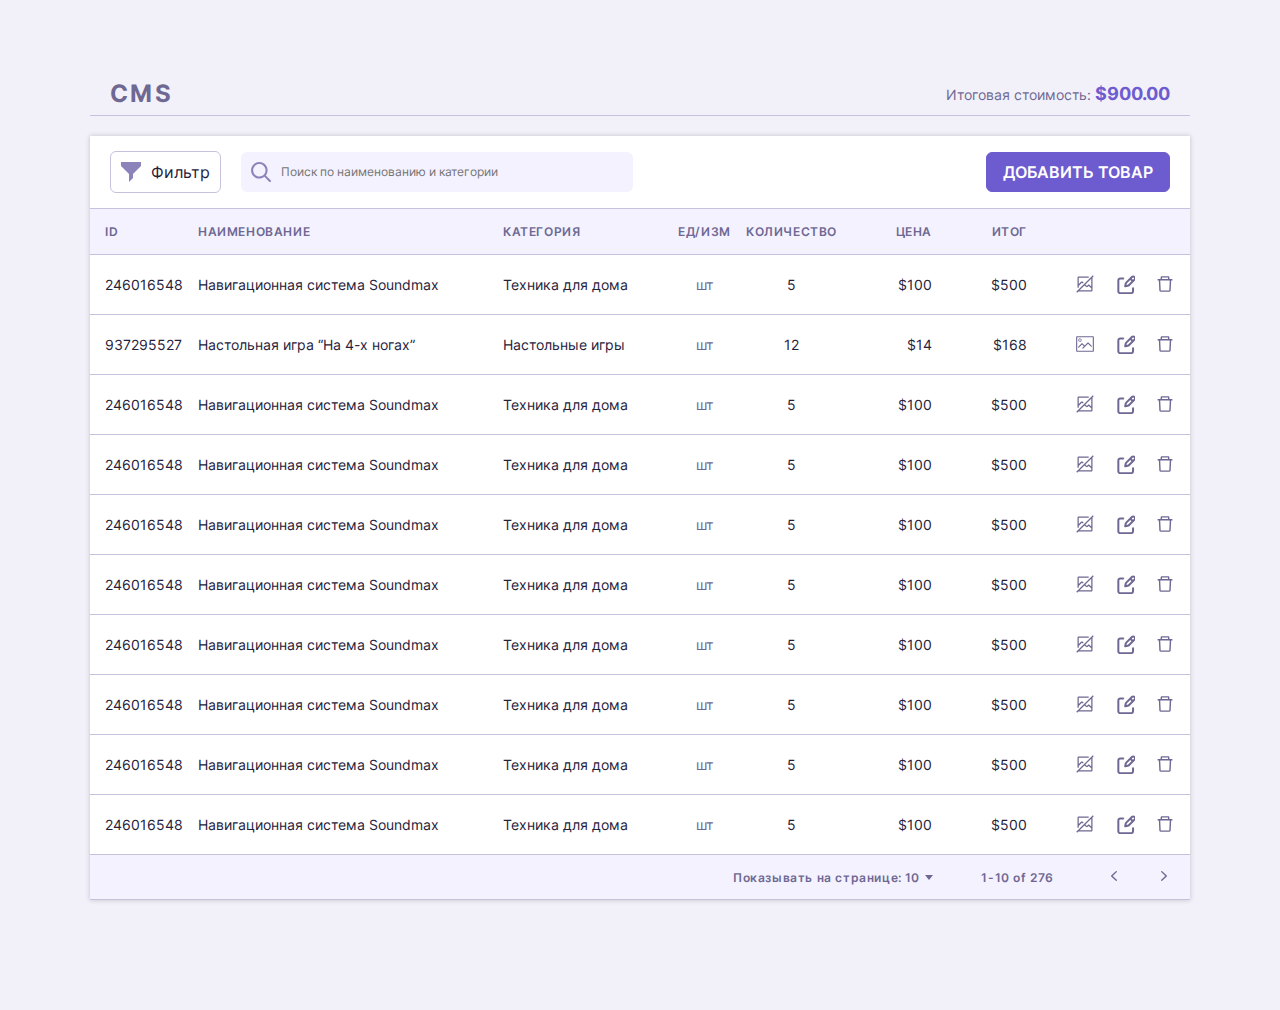
==== crm.html @ 8b795cf9 "feat: add modal error (Mon, 27 Nov 2023 16:57:47 +0700)" ====
<!DOCTYPE html>
<html lang="ru">

<head>
  <meta charset="UTF-8">
  <meta name="viewport" content="width=device-width, initial-scale=1.0">
  <link rel="preload" href="fonts/inter-v13-cyrillic-regular.woff2" as="font"
    type="font/woff2" crossorigin>
  <link rel="preload" href="fonts/inter-v13-cyrillic-600.woff2" as="font"
    type="font/woff2" crossorigin>
  <link rel="preload" href="fonts/inter-v13-cyrillic-700.woff2" as="font"
    type="font/woff2" crossorigin>
  <link rel="stylesheet" href="css/style.css">
  <script src="js/script.js" defer></script>
  <title>CMS - ShopOnline</title>
</head>

<body>
  <header class="section header">
    <div class="container">
      <div class="header__title-container">
        <h1 class="header__title section__title">CMS</h1>
        <p class="header__total-price section__total-price">
          Итоговая стоимость:
          <span class="header__total-sum section__total-sum">$900.00</span>
        </p>
      </div>
      <hr class="header__line section__line">
    </div>
  </header>

  <main class="main">

    <section class="section table">
      <div class="container">
        <div class="section__container">
          <div class="table__filter filter">
            <div class="filter__container">
              <button class="filter__btn" type="button">
                <svg class="filter__btn-icon" xmlns="http://www.w3.org/2000/svg"
                  width="20" height="20" viewBox="0 0 20 20" fill="none">
                  <path d="M12 12L20 4V0H0V4L8 12V20L12 16V12Z"
                    fill="currentColor" />
                </svg>
                <span class="filter__btn-text">Фильтр</span>
              </button>

              <form class="filter__form-search">
                <input class="filter__input-search" type="search" name="search"
                  id="search" placeholder="Поиск по наименованию и категории">
                <button class="filter__btn-search" type="submit">
                  <svg xmlns="http://www.w3.org/2000/svg" width="20" height="20"
                    viewBox="0 0 20 20" fill="none">
                    <path
                      d="M13.4097 14.8822C11.7399 16.1799 9.63851 16.7922 7.53338 16.5942C5.42824 16.3963 3.47766 15.403 2.07881 13.8166C0.679961 12.2303 -0.0619809 10.1701 0.00405863 8.05565C0.0700982 5.94118 0.939153 3.9314 2.43427 2.43552C3.92939 0.939633 5.93814 0.0701341 8.05152 0.00406071C10.1649 -0.0620127 12.224 0.680308 13.8096 2.07987C15.3951 3.47944 16.3879 5.43102 16.5857 7.53723C16.7836 9.64345 16.1717 11.7459 14.8745 13.4166L19.6936 18.2201C20.1016 18.6267 20.1022 19.2872 19.695 19.6946C19.2878 20.1021 18.6273 20.1017 18.2204 19.6939L13.4201 14.8822H13.4097ZM8.31916 14.5495C9.13773 14.5495 9.94829 14.3882 10.7045 14.0748C11.4608 13.7614 12.148 13.302 12.7268 12.7229C13.3056 12.1438 13.7647 11.4563 14.078 10.6996C14.3913 9.94298 14.5525 9.13201 14.5525 8.31302C14.5525 7.49403 14.3913 6.68306 14.078 5.92641C13.7647 5.16976 13.3056 4.48225 12.7268 3.90314C12.148 3.32402 11.4608 2.86465 10.7045 2.55123C9.94829 2.23782 9.13773 2.07651 8.31916 2.07651C6.66598 2.07651 5.08051 2.73356 3.91153 3.90314C2.74256 5.07271 2.08583 6.659 2.08583 8.31302C2.08583 9.96705 2.74256 11.5533 3.91153 12.7229C5.08051 13.8925 6.66598 14.5495 8.31916 14.5495Z"
                      fill="#8B83BA" />
                  </svg>
                </button>
              </form>

              <button class="section__btn-goods filter__btn-goods"
                type="submit">
                Добавить товар
              </button>
            </div>
          </div>

          <div class="table__container">
            <table class="table__goods">
              <thead class="table__head">
                <tr class="table__row table__row_head">
                  <th class="table__title table__title_id">ID</th>
                  <th class="table__title table__title_name">Наименование</th>
                  <th class="table__title table__title_category">Категория</th>
                  <th class="table__title table__title_units">ед/изм</th>
                  <th class="table__title table__title_count">количество</th>
                  <th class="table__title table__title_price">цена</th>
                  <th class="table__title table__title_total-sum">ИТОГ</th>
                  <th class="table__title table__title_btn"></th>
                </tr>
              </thead>

              <tbody class="table__body">
                <tr class="table__row">
                  <td class="table__ceil">246016548</td>
                  <td class="table__ceil">Навигационная система Soundmax</td>
                  <td class="table__ceil">Техника для дома</td>
                  <td class="table__ceil table__ceil_units">шт</td>
                  <td class="table__ceil table__ceil_count">5</td>
                  <td class="table__ceil table__ceil_price">$100</td>
                  <td class="table__ceil table__ceil_total-sum">$500</td>
                  <td class="table__ceil table__ceil_btn">
                    <button class="table__btn" type="button">
                      <svg xmlns="http://www.w3.org/2000/svg" width="20"
                        height="20" viewBox="0 0 20 20" fill="none">
                        <path
                          d="M18.75 2.13375L17.8663 1.25L1.25 17.8663L2.13375 18.75L3.38375 17.5H16.25C16.5814 17.4995 16.899 17.3676 17.1333 17.1333C17.3676 16.899 17.4995 16.5814 17.5 16.25V3.38375L18.75 2.13375ZM16.25 16.25H4.63375L9.50437 11.3794L10.9913 12.8663C11.2257 13.1006 11.5435 13.2322 11.875 13.2322C12.2065 13.2322 12.5243 13.1006 12.7587 12.8663L13.75 11.875L16.25 14.3731V16.25ZM16.25 12.605L14.6337 10.9888C14.3993 10.7544 14.0815 10.6228 13.75 10.6228C13.4185 10.6228 13.1007 10.7544 12.8663 10.9888L11.875 11.98L10.3894 10.4944L16.25 4.63375V12.605Z"
                          fill="#6E6893" />
                        <path
                          d="M3.75 13.75V11.875L6.875 8.75187L7.73313 9.61062L8.61812 8.72563L7.75875 7.86625C7.52434 7.63191 7.20646 7.50027 6.875 7.50027C6.54354 7.50027 6.22566 7.63191 5.99125 7.86625L3.75 10.1075V3.75H13.75V2.5H3.75C3.41858 2.50033 3.10083 2.63213 2.86648 2.86648C2.63213 3.10083 2.50033 3.41858 2.5 3.75V13.75H3.75Z"
                          fill="#6E6893" />
                      </svg>
                    </button>
                    <button class="table__btn" type="button">
                      <svg xmlns="http://www.w3.org/2000/svg" width="20"
                        height="20" viewBox="0 0 20 20" fill="none">
                        <path
                          d="M15.5629 4.86078L17.6394 6.93629L15.5629 4.86078ZM16.8982 3.03233L11.2834 8.64709C10.9933 8.9368 10.7955 9.3059 10.7148 9.70789L10.1962 12.304L12.7923 11.7844C13.1942 11.704 13.5629 11.5069 13.8531 11.2167L19.4678 5.60196C19.6366 5.43324 19.7704 5.23293 19.8617 5.01248C19.953 4.79203 20 4.55576 20 4.31714C20 4.07853 19.953 3.84225 19.8617 3.6218C19.7704 3.40136 19.6366 3.20105 19.4678 3.03233C19.2991 2.8636 19.0988 2.72976 18.8784 2.63845C18.6579 2.54714 18.4216 2.50014 18.183 2.50014C17.9444 2.50014 17.7081 2.54714 17.4877 2.63845C17.2672 2.72976 17.0669 2.8636 16.8982 3.03233V3.03233Z"
                          stroke="#6E6893" stroke-width="2"
                          stroke-linecap="round" stroke-linejoin="round" />
                        <path
                          d="M18.0394 14.2648V17.206C18.0394 17.726 17.8328 18.2248 17.4651 18.5925C17.0973 18.9602 16.5986 19.1668 16.0786 19.1668H5.29415C4.77411 19.1668 4.27537 18.9602 3.90765 18.5925C3.53993 18.2248 3.33334 17.726 3.33334 17.206V6.42157C3.33334 5.90154 3.53993 5.4028 3.90765 5.03508C4.27537 4.66735 4.77411 4.46077 5.29415 4.46077H8.23535"
                          stroke="#6E6893" stroke-width="2"
                          stroke-linecap="round" stroke-linejoin="round" />
                      </svg>
                    </button>
                    <button class="table__btn" type="button">
                      <svg xmlns="http://www.w3.org/2000/svg" width="20"
                        height="20" viewBox="0 0 20 20" fill="none">
                        <path
                          d="M7.03125 3.59375H6.875C6.96094 3.59375 7.03125 3.52344 7.03125 3.4375V3.59375H12.9688V3.4375C12.9688 3.52344 13.0391 3.59375 13.125 3.59375H12.9688V5H14.375V3.4375C14.375 2.74805 13.8145 2.1875 13.125 2.1875H6.875C6.18555 2.1875 5.625 2.74805 5.625 3.4375V5H7.03125V3.59375ZM16.875 5H3.125C2.7793 5 2.5 5.2793 2.5 5.625V6.25C2.5 6.33594 2.57031 6.40625 2.65625 6.40625H3.83594L4.31836 16.6211C4.34961 17.2871 4.90039 17.8125 5.56641 17.8125H14.4336C15.1016 17.8125 15.6504 17.2891 15.6816 16.6211L16.1641 6.40625H17.3438C17.4297 6.40625 17.5 6.33594 17.5 6.25V5.625C17.5 5.2793 17.2207 5 16.875 5ZM14.2832 16.4062H5.7168L5.24414 6.40625H14.7559L14.2832 16.4062Z"
                          fill="#6E6893" />
                      </svg>
                    </button>
                  </td>
                </tr>
                <tr class="table__row">
                  <td class="table__ceil">937295527</td>
                  <td class="table__ceil">Настольная игра “На 4-х ногах”</td>
                  <td class="table__ceil">Настольные игры</td>
                  <td class="table__ceil table__ceil_units">шт</td>
                  <td class="table__ceil table__ceil_count">12</td>
                  <td class="table__ceil table__ceil_price">$14</td>
                  <td class="table__ceil table__ceil_total-sum">$168</td>
                  <td class="table__ceil table__ceil_btn">
                    <button class="table__btn" type="button">
                      <svg xmlns="http://www.w3.org/2000/svg" width="20"
                        height="20" viewBox="0 0 20 20" fill="none">
                        <path
                          d="M17.7778 2.22223H2.22223C1.92754 2.22223 1.64493 2.33929 1.43655 2.54767C1.22818 2.75604 1.11111 3.03866 1.11111 3.33334V16.6667C1.11111 16.9614 1.22818 17.244 1.43655 17.4523C1.64493 17.6607 1.92754 17.7778 2.22223 17.7778H17.7778C18.0725 17.7778 18.3551 17.6607 18.5635 17.4523C18.7718 17.244 18.8889 16.9614 18.8889 16.6667V3.33334C18.8889 3.03866 18.7718 2.75604 18.5635 2.54767C18.3551 2.33929 18.0725 2.22223 17.7778 2.22223ZM2.22223 16.6667V3.33334H17.7778V16.6667H2.22223Z"
                          fill="#6E6893" />
                        <path
                          d="M4.95555 7.77778C5.28518 7.77778 5.60741 7.68003 5.8815 7.49689C6.15558 7.31376 6.3692 7.05346 6.49535 6.74892C6.62149 6.44437 6.6545 6.10926 6.59019 5.78596C6.52588 5.46266 6.36715 5.16569 6.13406 4.9326C5.90097 4.69951 5.604 4.54078 5.2807 4.47647C4.9574 4.41216 4.62228 4.44516 4.31774 4.57131C4.0132 4.69746 3.7529 4.91108 3.56976 5.18516C3.38663 5.45924 3.28888 5.78147 3.28888 6.11111C3.28888 6.55314 3.46447 6.97706 3.77703 7.28962C4.0896 7.60218 4.51352 7.77778 4.95555 7.77778ZM4.95555 5.22222C5.13158 5.22112 5.30399 5.27232 5.45089 5.36932C5.5978 5.46632 5.71259 5.60476 5.78072 5.76708C5.84885 5.9294 5.86725 6.1083 5.83358 6.28109C5.79992 6.45389 5.7157 6.61279 5.59161 6.73766C5.46752 6.86253 5.30915 6.94774 5.13657 6.98249C4.96399 7.01724 4.78498 6.99997 4.62223 6.93285C4.45949 6.86574 4.32033 6.75182 4.22241 6.60552C4.12449 6.45923 4.07222 6.28715 4.07221 6.11111C4.07367 5.87729 4.1672 5.65345 4.33255 5.48811C4.49789 5.32277 4.72172 5.22923 4.95555 5.22778V5.22222Z"
                          fill="#6E6893" />
                        <path
                          d="M12.6555 8.53889L9.65555 11.5389L7.43332 9.31666C7.32923 9.21319 7.18843 9.15511 7.04166 9.15511C6.89489 9.15511 6.75408 9.21319 6.64999 9.31666L3.28888 12.7222V14.2944L7.0611 10.5222L8.88888 12.3222L6.80555 14.4056H8.33332L13.0278 9.71111L16.6667 13.3333V11.7667L13.4389 8.53889C13.3348 8.43541 13.194 8.37733 13.0472 8.37733C12.9004 8.37733 12.7596 8.43541 12.6555 8.53889Z"
                          fill="#6E6893" />
                      </svg>
                    </button>
                    <button class="table__btn" type="button">
                      <svg xmlns="http://www.w3.org/2000/svg" width="20"
                        height="20" viewBox="0 0 20 20" fill="none">
                        <path
                          d="M15.5629 4.86078L17.6394 6.93629L15.5629 4.86078ZM16.8982 3.03233L11.2834 8.64709C10.9933 8.9368 10.7955 9.3059 10.7148 9.70789L10.1962 12.304L12.7923 11.7844C13.1942 11.704 13.5629 11.5069 13.8531 11.2167L19.4678 5.60196C19.6366 5.43324 19.7704 5.23293 19.8617 5.01248C19.953 4.79203 20 4.55576 20 4.31714C20 4.07853 19.953 3.84225 19.8617 3.6218C19.7704 3.40136 19.6366 3.20105 19.4678 3.03233C19.2991 2.8636 19.0988 2.72976 18.8784 2.63845C18.6579 2.54714 18.4216 2.50014 18.183 2.50014C17.9444 2.50014 17.7081 2.54714 17.4877 2.63845C17.2672 2.72976 17.0669 2.8636 16.8982 3.03233V3.03233Z"
                          stroke="#6E6893" stroke-width="2"
                          stroke-linecap="round" stroke-linejoin="round" />
                        <path
                          d="M18.0394 14.2648V17.206C18.0394 17.726 17.8328 18.2248 17.4651 18.5925C17.0973 18.9602 16.5986 19.1668 16.0786 19.1668H5.29415C4.77411 19.1668 4.27537 18.9602 3.90765 18.5925C3.53993 18.2248 3.33334 17.726 3.33334 17.206V6.42157C3.33334 5.90154 3.53993 5.4028 3.90765 5.03508C4.27537 4.66735 4.77411 4.46077 5.29415 4.46077H8.23535"
                          stroke="#6E6893" stroke-width="2"
                          stroke-linecap="round" stroke-linejoin="round" />
                      </svg>
                    </button>
                    <button class="table__btn" type="button">
                      <svg xmlns="http://www.w3.org/2000/svg" width="20"
                        height="20" viewBox="0 0 20 20" fill="none">
                        <path
                          d="M7.03125 3.59375H6.875C6.96094 3.59375 7.03125 3.52344 7.03125 3.4375V3.59375H12.9688V3.4375C12.9688 3.52344 13.0391 3.59375 13.125 3.59375H12.9688V5H14.375V3.4375C14.375 2.74805 13.8145 2.1875 13.125 2.1875H6.875C6.18555 2.1875 5.625 2.74805 5.625 3.4375V5H7.03125V3.59375ZM16.875 5H3.125C2.7793 5 2.5 5.2793 2.5 5.625V6.25C2.5 6.33594 2.57031 6.40625 2.65625 6.40625H3.83594L4.31836 16.6211C4.34961 17.2871 4.90039 17.8125 5.56641 17.8125H14.4336C15.1016 17.8125 15.6504 17.2891 15.6816 16.6211L16.1641 6.40625H17.3438C17.4297 6.40625 17.5 6.33594 17.5 6.25V5.625C17.5 5.2793 17.2207 5 16.875 5ZM14.2832 16.4062H5.7168L5.24414 6.40625H14.7559L14.2832 16.4062Z"
                          fill="#6E6893" />
                      </svg>
                    </button>
                  </td>
                </tr>
                <tr class="table__row">
                  <td class="table__ceil">246016548</td>
                  <td class="table__ceil">Навигационная система Soundmax</td>
                  <td class="table__ceil">Техника для дома</td>
                  <td class="table__ceil table__ceil_units">шт</td>
                  <td class="table__ceil table__ceil_count">5</td>
                  <td class="table__ceil table__ceil_price">$100</td>
                  <td class="table__ceil table__ceil_total-sum">$500</td>
                  <td class="table__ceil table__ceil_btn">
                    <button class="table__btn" type="button">
                      <svg xmlns="http://www.w3.org/2000/svg" width="20"
                        height="20" viewBox="0 0 20 20" fill="none">
                        <path
                          d="M18.75 2.13375L17.8663 1.25L1.25 17.8663L2.13375 18.75L3.38375 17.5H16.25C16.5814 17.4995 16.899 17.3676 17.1333 17.1333C17.3676 16.899 17.4995 16.5814 17.5 16.25V3.38375L18.75 2.13375ZM16.25 16.25H4.63375L9.50437 11.3794L10.9913 12.8663C11.2257 13.1006 11.5435 13.2322 11.875 13.2322C12.2065 13.2322 12.5243 13.1006 12.7587 12.8663L13.75 11.875L16.25 14.3731V16.25ZM16.25 12.605L14.6337 10.9888C14.3993 10.7544 14.0815 10.6228 13.75 10.6228C13.4185 10.6228 13.1007 10.7544 12.8663 10.9888L11.875 11.98L10.3894 10.4944L16.25 4.63375V12.605Z"
                          fill="#6E6893" />
                        <path
                          d="M3.75 13.75V11.875L6.875 8.75187L7.73313 9.61062L8.61812 8.72563L7.75875 7.86625C7.52434 7.63191 7.20646 7.50027 6.875 7.50027C6.54354 7.50027 6.22566 7.63191 5.99125 7.86625L3.75 10.1075V3.75H13.75V2.5H3.75C3.41858 2.50033 3.10083 2.63213 2.86648 2.86648C2.63213 3.10083 2.50033 3.41858 2.5 3.75V13.75H3.75Z"
                          fill="#6E6893" />
                      </svg>
                    </button>
                    <button class="table__btn" type="button">
                      <svg xmlns="http://www.w3.org/2000/svg" width="20"
                        height="20" viewBox="0 0 20 20" fill="none">
                        <path
                          d="M15.5629 4.86078L17.6394 6.93629L15.5629 4.86078ZM16.8982 3.03233L11.2834 8.64709C10.9933 8.9368 10.7955 9.3059 10.7148 9.70789L10.1962 12.304L12.7923 11.7844C13.1942 11.704 13.5629 11.5069 13.8531 11.2167L19.4678 5.60196C19.6366 5.43324 19.7704 5.23293 19.8617 5.01248C19.953 4.79203 20 4.55576 20 4.31714C20 4.07853 19.953 3.84225 19.8617 3.6218C19.7704 3.40136 19.6366 3.20105 19.4678 3.03233C19.2991 2.8636 19.0988 2.72976 18.8784 2.63845C18.6579 2.54714 18.4216 2.50014 18.183 2.50014C17.9444 2.50014 17.7081 2.54714 17.4877 2.63845C17.2672 2.72976 17.0669 2.8636 16.8982 3.03233V3.03233Z"
                          stroke="#6E6893" stroke-width="2"
                          stroke-linecap="round" stroke-linejoin="round" />
                        <path
                          d="M18.0394 14.2648V17.206C18.0394 17.726 17.8328 18.2248 17.4651 18.5925C17.0973 18.9602 16.5986 19.1668 16.0786 19.1668H5.29415C4.77411 19.1668 4.27537 18.9602 3.90765 18.5925C3.53993 18.2248 3.33334 17.726 3.33334 17.206V6.42157C3.33334 5.90154 3.53993 5.4028 3.90765 5.03508C4.27537 4.66735 4.77411 4.46077 5.29415 4.46077H8.23535"
                          stroke="#6E6893" stroke-width="2"
                          stroke-linecap="round" stroke-linejoin="round" />
                      </svg>
                    </button>
                    <button class="table__btn" type="button">
                      <svg xmlns="http://www.w3.org/2000/svg" width="20"
                        height="20" viewBox="0 0 20 20" fill="none">
                        <path
                          d="M7.03125 3.59375H6.875C6.96094 3.59375 7.03125 3.52344 7.03125 3.4375V3.59375H12.9688V3.4375C12.9688 3.52344 13.0391 3.59375 13.125 3.59375H12.9688V5H14.375V3.4375C14.375 2.74805 13.8145 2.1875 13.125 2.1875H6.875C6.18555 2.1875 5.625 2.74805 5.625 3.4375V5H7.03125V3.59375ZM16.875 5H3.125C2.7793 5 2.5 5.2793 2.5 5.625V6.25C2.5 6.33594 2.57031 6.40625 2.65625 6.40625H3.83594L4.31836 16.6211C4.34961 17.2871 4.90039 17.8125 5.56641 17.8125H14.4336C15.1016 17.8125 15.6504 17.2891 15.6816 16.6211L16.1641 6.40625H17.3438C17.4297 6.40625 17.5 6.33594 17.5 6.25V5.625C17.5 5.2793 17.2207 5 16.875 5ZM14.2832 16.4062H5.7168L5.24414 6.40625H14.7559L14.2832 16.4062Z"
                          fill="#6E6893" />
                      </svg>
                    </button>
                  </td>
                </tr>
                <tr class="table__row">
                  <td class="table__ceil">246016548</td>
                  <td class="table__ceil">Навигационная система Soundmax</td>
                  <td class="table__ceil">Техника для дома</td>
                  <td class="table__ceil table__ceil_units">шт</td>
                  <td class="table__ceil table__ceil_count">5</td>
                  <td class="table__ceil table__ceil_price">$100</td>
                  <td class="table__ceil table__ceil_total-sum">$500</td>
                  <td class="table__ceil table__ceil_btn">
                    <button class="table__btn" type="button">
                      <svg xmlns="http://www.w3.org/2000/svg" width="20"
                        height="20" viewBox="0 0 20 20" fill="none">
                        <path
                          d="M18.75 2.13375L17.8663 1.25L1.25 17.8663L2.13375 18.75L3.38375 17.5H16.25C16.5814 17.4995 16.899 17.3676 17.1333 17.1333C17.3676 16.899 17.4995 16.5814 17.5 16.25V3.38375L18.75 2.13375ZM16.25 16.25H4.63375L9.50437 11.3794L10.9913 12.8663C11.2257 13.1006 11.5435 13.2322 11.875 13.2322C12.2065 13.2322 12.5243 13.1006 12.7587 12.8663L13.75 11.875L16.25 14.3731V16.25ZM16.25 12.605L14.6337 10.9888C14.3993 10.7544 14.0815 10.6228 13.75 10.6228C13.4185 10.6228 13.1007 10.7544 12.8663 10.9888L11.875 11.98L10.3894 10.4944L16.25 4.63375V12.605Z"
                          fill="#6E6893" />
                        <path
                          d="M3.75 13.75V11.875L6.875 8.75187L7.73313 9.61062L8.61812 8.72563L7.75875 7.86625C7.52434 7.63191 7.20646 7.50027 6.875 7.50027C6.54354 7.50027 6.22566 7.63191 5.99125 7.86625L3.75 10.1075V3.75H13.75V2.5H3.75C3.41858 2.50033 3.10083 2.63213 2.86648 2.86648C2.63213 3.10083 2.50033 3.41858 2.5 3.75V13.75H3.75Z"
                          fill="#6E6893" />
                      </svg>
                    </button>
                    <button class="table__btn" type="button">
                      <svg xmlns="http://www.w3.org/2000/svg" width="20"
                        height="20" viewBox="0 0 20 20" fill="none">
                        <path
                          d="M15.5629 4.86078L17.6394 6.93629L15.5629 4.86078ZM16.8982 3.03233L11.2834 8.64709C10.9933 8.9368 10.7955 9.3059 10.7148 9.70789L10.1962 12.304L12.7923 11.7844C13.1942 11.704 13.5629 11.5069 13.8531 11.2167L19.4678 5.60196C19.6366 5.43324 19.7704 5.23293 19.8617 5.01248C19.953 4.79203 20 4.55576 20 4.31714C20 4.07853 19.953 3.84225 19.8617 3.6218C19.7704 3.40136 19.6366 3.20105 19.4678 3.03233C19.2991 2.8636 19.0988 2.72976 18.8784 2.63845C18.6579 2.54714 18.4216 2.50014 18.183 2.50014C17.9444 2.50014 17.7081 2.54714 17.4877 2.63845C17.2672 2.72976 17.0669 2.8636 16.8982 3.03233V3.03233Z"
                          stroke="#6E6893" stroke-width="2"
                          stroke-linecap="round" stroke-linejoin="round" />
                        <path
                          d="M18.0394 14.2648V17.206C18.0394 17.726 17.8328 18.2248 17.4651 18.5925C17.0973 18.9602 16.5986 19.1668 16.0786 19.1668H5.29415C4.77411 19.1668 4.27537 18.9602 3.90765 18.5925C3.53993 18.2248 3.33334 17.726 3.33334 17.206V6.42157C3.33334 5.90154 3.53993 5.4028 3.90765 5.03508C4.27537 4.66735 4.77411 4.46077 5.29415 4.46077H8.23535"
                          stroke="#6E6893" stroke-width="2"
                          stroke-linecap="round" stroke-linejoin="round" />
                      </svg>
                    </button>
                    <button class="table__btn" type="button">
                      <svg xmlns="http://www.w3.org/2000/svg" width="20"
                        height="20" viewBox="0 0 20 20" fill="none">
                        <path
                          d="M7.03125 3.59375H6.875C6.96094 3.59375 7.03125 3.52344 7.03125 3.4375V3.59375H12.9688V3.4375C12.9688 3.52344 13.0391 3.59375 13.125 3.59375H12.9688V5H14.375V3.4375C14.375 2.74805 13.8145 2.1875 13.125 2.1875H6.875C6.18555 2.1875 5.625 2.74805 5.625 3.4375V5H7.03125V3.59375ZM16.875 5H3.125C2.7793 5 2.5 5.2793 2.5 5.625V6.25C2.5 6.33594 2.57031 6.40625 2.65625 6.40625H3.83594L4.31836 16.6211C4.34961 17.2871 4.90039 17.8125 5.56641 17.8125H14.4336C15.1016 17.8125 15.6504 17.2891 15.6816 16.6211L16.1641 6.40625H17.3438C17.4297 6.40625 17.5 6.33594 17.5 6.25V5.625C17.5 5.2793 17.2207 5 16.875 5ZM14.2832 16.4062H5.7168L5.24414 6.40625H14.7559L14.2832 16.4062Z"
                          fill="#6E6893" />
                      </svg>
                    </button>
                  </td>
                </tr>
                <tr class="table__row">
                  <td class="table__ceil">246016548</td>
                  <td class="table__ceil">Навигационная система Soundmax</td>
                  <td class="table__ceil">Техника для дома</td>
                  <td class="table__ceil table__ceil_units">шт</td>
                  <td class="table__ceil table__ceil_count">5</td>
                  <td class="table__ceil table__ceil_price">$100</td>
                  <td class="table__ceil table__ceil_total-sum">$500</td>
                  <td class="table__ceil table__ceil_btn">
                    <button class="table__btn" type="button">
                      <svg xmlns="http://www.w3.org/2000/svg" width="20"
                        height="20" viewBox="0 0 20 20" fill="none">
                        <path
                          d="M18.75 2.13375L17.8663 1.25L1.25 17.8663L2.13375 18.75L3.38375 17.5H16.25C16.5814 17.4995 16.899 17.3676 17.1333 17.1333C17.3676 16.899 17.4995 16.5814 17.5 16.25V3.38375L18.75 2.13375ZM16.25 16.25H4.63375L9.50437 11.3794L10.9913 12.8663C11.2257 13.1006 11.5435 13.2322 11.875 13.2322C12.2065 13.2322 12.5243 13.1006 12.7587 12.8663L13.75 11.875L16.25 14.3731V16.25ZM16.25 12.605L14.6337 10.9888C14.3993 10.7544 14.0815 10.6228 13.75 10.6228C13.4185 10.6228 13.1007 10.7544 12.8663 10.9888L11.875 11.98L10.3894 10.4944L16.25 4.63375V12.605Z"
                          fill="#6E6893" />
                        <path
                          d="M3.75 13.75V11.875L6.875 8.75187L7.73313 9.61062L8.61812 8.72563L7.75875 7.86625C7.52434 7.63191 7.20646 7.50027 6.875 7.50027C6.54354 7.50027 6.22566 7.63191 5.99125 7.86625L3.75 10.1075V3.75H13.75V2.5H3.75C3.41858 2.50033 3.10083 2.63213 2.86648 2.86648C2.63213 3.10083 2.50033 3.41858 2.5 3.75V13.75H3.75Z"
                          fill="#6E6893" />
                      </svg>
                    </button>
                    <button class="table__btn" type="button">
                      <svg xmlns="http://www.w3.org/2000/svg" width="20"
                        height="20" viewBox="0 0 20 20" fill="none">
                        <path
                          d="M15.5629 4.86078L17.6394 6.93629L15.5629 4.86078ZM16.8982 3.03233L11.2834 8.64709C10.9933 8.9368 10.7955 9.3059 10.7148 9.70789L10.1962 12.304L12.7923 11.7844C13.1942 11.704 13.5629 11.5069 13.8531 11.2167L19.4678 5.60196C19.6366 5.43324 19.7704 5.23293 19.8617 5.01248C19.953 4.79203 20 4.55576 20 4.31714C20 4.07853 19.953 3.84225 19.8617 3.6218C19.7704 3.40136 19.6366 3.20105 19.4678 3.03233C19.2991 2.8636 19.0988 2.72976 18.8784 2.63845C18.6579 2.54714 18.4216 2.50014 18.183 2.50014C17.9444 2.50014 17.7081 2.54714 17.4877 2.63845C17.2672 2.72976 17.0669 2.8636 16.8982 3.03233V3.03233Z"
                          stroke="#6E6893" stroke-width="2"
                          stroke-linecap="round" stroke-linejoin="round" />
                        <path
                          d="M18.0394 14.2648V17.206C18.0394 17.726 17.8328 18.2248 17.4651 18.5925C17.0973 18.9602 16.5986 19.1668 16.0786 19.1668H5.29415C4.77411 19.1668 4.27537 18.9602 3.90765 18.5925C3.53993 18.2248 3.33334 17.726 3.33334 17.206V6.42157C3.33334 5.90154 3.53993 5.4028 3.90765 5.03508C4.27537 4.66735 4.77411 4.46077 5.29415 4.46077H8.23535"
                          stroke="#6E6893" stroke-width="2"
                          stroke-linecap="round" stroke-linejoin="round" />
                      </svg>
                    </button>
                    <button class="table__btn" type="button">
                      <svg xmlns="http://www.w3.org/2000/svg" width="20"
                        height="20" viewBox="0 0 20 20" fill="none">
                        <path
                          d="M7.03125 3.59375H6.875C6.96094 3.59375 7.03125 3.52344 7.03125 3.4375V3.59375H12.9688V3.4375C12.9688 3.52344 13.0391 3.59375 13.125 3.59375H12.9688V5H14.375V3.4375C14.375 2.74805 13.8145 2.1875 13.125 2.1875H6.875C6.18555 2.1875 5.625 2.74805 5.625 3.4375V5H7.03125V3.59375ZM16.875 5H3.125C2.7793 5 2.5 5.2793 2.5 5.625V6.25C2.5 6.33594 2.57031 6.40625 2.65625 6.40625H3.83594L4.31836 16.6211C4.34961 17.2871 4.90039 17.8125 5.56641 17.8125H14.4336C15.1016 17.8125 15.6504 17.2891 15.6816 16.6211L16.1641 6.40625H17.3438C17.4297 6.40625 17.5 6.33594 17.5 6.25V5.625C17.5 5.2793 17.2207 5 16.875 5ZM14.2832 16.4062H5.7168L5.24414 6.40625H14.7559L14.2832 16.4062Z"
                          fill="#6E6893" />
                      </svg>
                    </button>
                  </td>
                </tr>
                <tr class="table__row">
                  <td class="table__ceil">246016548</td>
                  <td class="table__ceil">Навигационная система Soundmax</td>
                  <td class="table__ceil">Техника для дома</td>
                  <td class="table__ceil table__ceil_units">шт</td>
                  <td class="table__ceil table__ceil_count">5</td>
                  <td class="table__ceil table__ceil_price">$100</td>
                  <td class="table__ceil table__ceil_total-sum">$500</td>
                  <td class="table__ceil table__ceil_btn">
                    <button class="table__btn" type="button">
                      <svg xmlns="http://www.w3.org/2000/svg" width="20"
                        height="20" viewBox="0 0 20 20" fill="none">
                        <path
                          d="M18.75 2.13375L17.8663 1.25L1.25 17.8663L2.13375 18.75L3.38375 17.5H16.25C16.5814 17.4995 16.899 17.3676 17.1333 17.1333C17.3676 16.899 17.4995 16.5814 17.5 16.25V3.38375L18.75 2.13375ZM16.25 16.25H4.63375L9.50437 11.3794L10.9913 12.8663C11.2257 13.1006 11.5435 13.2322 11.875 13.2322C12.2065 13.2322 12.5243 13.1006 12.7587 12.8663L13.75 11.875L16.25 14.3731V16.25ZM16.25 12.605L14.6337 10.9888C14.3993 10.7544 14.0815 10.6228 13.75 10.6228C13.4185 10.6228 13.1007 10.7544 12.8663 10.9888L11.875 11.98L10.3894 10.4944L16.25 4.63375V12.605Z"
                          fill="#6E6893" />
                        <path
                          d="M3.75 13.75V11.875L6.875 8.75187L7.73313 9.61062L8.61812 8.72563L7.75875 7.86625C7.52434 7.63191 7.20646 7.50027 6.875 7.50027C6.54354 7.50027 6.22566 7.63191 5.99125 7.86625L3.75 10.1075V3.75H13.75V2.5H3.75C3.41858 2.50033 3.10083 2.63213 2.86648 2.86648C2.63213 3.10083 2.50033 3.41858 2.5 3.75V13.75H3.75Z"
                          fill="#6E6893" />
                      </svg>
                    </button>
                    <button class="table__btn" type="button">
                      <svg xmlns="http://www.w3.org/2000/svg" width="20"
                        height="20" viewBox="0 0 20 20" fill="none">
                        <path
                          d="M15.5629 4.86078L17.6394 6.93629L15.5629 4.86078ZM16.8982 3.03233L11.2834 8.64709C10.9933 8.9368 10.7955 9.3059 10.7148 9.70789L10.1962 12.304L12.7923 11.7844C13.1942 11.704 13.5629 11.5069 13.8531 11.2167L19.4678 5.60196C19.6366 5.43324 19.7704 5.23293 19.8617 5.01248C19.953 4.79203 20 4.55576 20 4.31714C20 4.07853 19.953 3.84225 19.8617 3.6218C19.7704 3.40136 19.6366 3.20105 19.4678 3.03233C19.2991 2.8636 19.0988 2.72976 18.8784 2.63845C18.6579 2.54714 18.4216 2.50014 18.183 2.50014C17.9444 2.50014 17.7081 2.54714 17.4877 2.63845C17.2672 2.72976 17.0669 2.8636 16.8982 3.03233V3.03233Z"
                          stroke="#6E6893" stroke-width="2"
                          stroke-linecap="round" stroke-linejoin="round" />
                        <path
                          d="M18.0394 14.2648V17.206C18.0394 17.726 17.8328 18.2248 17.4651 18.5925C17.0973 18.9602 16.5986 19.1668 16.0786 19.1668H5.29415C4.77411 19.1668 4.27537 18.9602 3.90765 18.5925C3.53993 18.2248 3.33334 17.726 3.33334 17.206V6.42157C3.33334 5.90154 3.53993 5.4028 3.90765 5.03508C4.27537 4.66735 4.77411 4.46077 5.29415 4.46077H8.23535"
                          stroke="#6E6893" stroke-width="2"
                          stroke-linecap="round" stroke-linejoin="round" />
                      </svg>
                    </button>
                    <button class="table__btn" type="button">
                      <svg xmlns="http://www.w3.org/2000/svg" width="20"
                        height="20" viewBox="0 0 20 20" fill="none">
                        <path
                          d="M7.03125 3.59375H6.875C6.96094 3.59375 7.03125 3.52344 7.03125 3.4375V3.59375H12.9688V3.4375C12.9688 3.52344 13.0391 3.59375 13.125 3.59375H12.9688V5H14.375V3.4375C14.375 2.74805 13.8145 2.1875 13.125 2.1875H6.875C6.18555 2.1875 5.625 2.74805 5.625 3.4375V5H7.03125V3.59375ZM16.875 5H3.125C2.7793 5 2.5 5.2793 2.5 5.625V6.25C2.5 6.33594 2.57031 6.40625 2.65625 6.40625H3.83594L4.31836 16.6211C4.34961 17.2871 4.90039 17.8125 5.56641 17.8125H14.4336C15.1016 17.8125 15.6504 17.2891 15.6816 16.6211L16.1641 6.40625H17.3438C17.4297 6.40625 17.5 6.33594 17.5 6.25V5.625C17.5 5.2793 17.2207 5 16.875 5ZM14.2832 16.4062H5.7168L5.24414 6.40625H14.7559L14.2832 16.4062Z"
                          fill="#6E6893" />
                      </svg>
                    </button>
                  </td>
                </tr>
                <tr class="table__row">
                  <td class="table__ceil">246016548</td>
                  <td class="table__ceil">Навигационная система Soundmax</td>
                  <td class="table__ceil">Техника для дома</td>
                  <td class="table__ceil table__ceil_units">шт</td>
                  <td class="table__ceil table__ceil_count">5</td>
                  <td class="table__ceil table__ceil_price">$100</td>
                  <td class="table__ceil table__ceil_total-sum">$500</td>
                  <td class="table__ceil table__ceil_btn">
                    <button class="table__btn" type="button">
                      <svg xmlns="http://www.w3.org/2000/svg" width="20"
                        height="20" viewBox="0 0 20 20" fill="none">
                        <path
                          d="M18.75 2.13375L17.8663 1.25L1.25 17.8663L2.13375 18.75L3.38375 17.5H16.25C16.5814 17.4995 16.899 17.3676 17.1333 17.1333C17.3676 16.899 17.4995 16.5814 17.5 16.25V3.38375L18.75 2.13375ZM16.25 16.25H4.63375L9.50437 11.3794L10.9913 12.8663C11.2257 13.1006 11.5435 13.2322 11.875 13.2322C12.2065 13.2322 12.5243 13.1006 12.7587 12.8663L13.75 11.875L16.25 14.3731V16.25ZM16.25 12.605L14.6337 10.9888C14.3993 10.7544 14.0815 10.6228 13.75 10.6228C13.4185 10.6228 13.1007 10.7544 12.8663 10.9888L11.875 11.98L10.3894 10.4944L16.25 4.63375V12.605Z"
                          fill="#6E6893" />
                        <path
                          d="M3.75 13.75V11.875L6.875 8.75187L7.73313 9.61062L8.61812 8.72563L7.75875 7.86625C7.52434 7.63191 7.20646 7.50027 6.875 7.50027C6.54354 7.50027 6.22566 7.63191 5.99125 7.86625L3.75 10.1075V3.75H13.75V2.5H3.75C3.41858 2.50033 3.10083 2.63213 2.86648 2.86648C2.63213 3.10083 2.50033 3.41858 2.5 3.75V13.75H3.75Z"
                          fill="#6E6893" />
                      </svg>
                    </button>
                    <button class="table__btn" type="button">
                      <svg xmlns="http://www.w3.org/2000/svg" width="20"
                        height="20" viewBox="0 0 20 20" fill="none">
                        <path
                          d="M15.5629 4.86078L17.6394 6.93629L15.5629 4.86078ZM16.8982 3.03233L11.2834 8.64709C10.9933 8.9368 10.7955 9.3059 10.7148 9.70789L10.1962 12.304L12.7923 11.7844C13.1942 11.704 13.5629 11.5069 13.8531 11.2167L19.4678 5.60196C19.6366 5.43324 19.7704 5.23293 19.8617 5.01248C19.953 4.79203 20 4.55576 20 4.31714C20 4.07853 19.953 3.84225 19.8617 3.6218C19.7704 3.40136 19.6366 3.20105 19.4678 3.03233C19.2991 2.8636 19.0988 2.72976 18.8784 2.63845C18.6579 2.54714 18.4216 2.50014 18.183 2.50014C17.9444 2.50014 17.7081 2.54714 17.4877 2.63845C17.2672 2.72976 17.0669 2.8636 16.8982 3.03233V3.03233Z"
                          stroke="#6E6893" stroke-width="2"
                          stroke-linecap="round" stroke-linejoin="round" />
                        <path
                          d="M18.0394 14.2648V17.206C18.0394 17.726 17.8328 18.2248 17.4651 18.5925C17.0973 18.9602 16.5986 19.1668 16.0786 19.1668H5.29415C4.77411 19.1668 4.27537 18.9602 3.90765 18.5925C3.53993 18.2248 3.33334 17.726 3.33334 17.206V6.42157C3.33334 5.90154 3.53993 5.4028 3.90765 5.03508C4.27537 4.66735 4.77411 4.46077 5.29415 4.46077H8.23535"
                          stroke="#6E6893" stroke-width="2"
                          stroke-linecap="round" stroke-linejoin="round" />
                      </svg>
                    </button>
                    <button class="table__btn" type="button">
                      <svg xmlns="http://www.w3.org/2000/svg" width="20"
                        height="20" viewBox="0 0 20 20" fill="none">
                        <path
                          d="M7.03125 3.59375H6.875C6.96094 3.59375 7.03125 3.52344 7.03125 3.4375V3.59375H12.9688V3.4375C12.9688 3.52344 13.0391 3.59375 13.125 3.59375H12.9688V5H14.375V3.4375C14.375 2.74805 13.8145 2.1875 13.125 2.1875H6.875C6.18555 2.1875 5.625 2.74805 5.625 3.4375V5H7.03125V3.59375ZM16.875 5H3.125C2.7793 5 2.5 5.2793 2.5 5.625V6.25C2.5 6.33594 2.57031 6.40625 2.65625 6.40625H3.83594L4.31836 16.6211C4.34961 17.2871 4.90039 17.8125 5.56641 17.8125H14.4336C15.1016 17.8125 15.6504 17.2891 15.6816 16.6211L16.1641 6.40625H17.3438C17.4297 6.40625 17.5 6.33594 17.5 6.25V5.625C17.5 5.2793 17.2207 5 16.875 5ZM14.2832 16.4062H5.7168L5.24414 6.40625H14.7559L14.2832 16.4062Z"
                          fill="#6E6893" />
                      </svg>
                    </button>
                  </td>
                </tr>
                <tr class="table__row">
                  <td class="table__ceil">246016548</td>
                  <td class="table__ceil">Навигационная система Soundmax</td>
                  <td class="table__ceil">Техника для дома</td>
                  <td class="table__ceil table__ceil_units">шт</td>
                  <td class="table__ceil table__ceil_count">5</td>
                  <td class="table__ceil table__ceil_price">$100</td>
                  <td class="table__ceil table__ceil_total-sum">$500</td>
                  <td class="table__ceil table__ceil_btn">
                    <button class="table__btn" type="button">
                      <svg xmlns="http://www.w3.org/2000/svg" width="20"
                        height="20" viewBox="0 0 20 20" fill="none">
                        <path
                          d="M18.75 2.13375L17.8663 1.25L1.25 17.8663L2.13375 18.75L3.38375 17.5H16.25C16.5814 17.4995 16.899 17.3676 17.1333 17.1333C17.3676 16.899 17.4995 16.5814 17.5 16.25V3.38375L18.75 2.13375ZM16.25 16.25H4.63375L9.50437 11.3794L10.9913 12.8663C11.2257 13.1006 11.5435 13.2322 11.875 13.2322C12.2065 13.2322 12.5243 13.1006 12.7587 12.8663L13.75 11.875L16.25 14.3731V16.25ZM16.25 12.605L14.6337 10.9888C14.3993 10.7544 14.0815 10.6228 13.75 10.6228C13.4185 10.6228 13.1007 10.7544 12.8663 10.9888L11.875 11.98L10.3894 10.4944L16.25 4.63375V12.605Z"
                          fill="#6E6893" />
                        <path
                          d="M3.75 13.75V11.875L6.875 8.75187L7.73313 9.61062L8.61812 8.72563L7.75875 7.86625C7.52434 7.63191 7.20646 7.50027 6.875 7.50027C6.54354 7.50027 6.22566 7.63191 5.99125 7.86625L3.75 10.1075V3.75H13.75V2.5H3.75C3.41858 2.50033 3.10083 2.63213 2.86648 2.86648C2.63213 3.10083 2.50033 3.41858 2.5 3.75V13.75H3.75Z"
                          fill="#6E6893" />
                      </svg>
                    </button>
                    <button class="table__btn" type="button">
                      <svg xmlns="http://www.w3.org/2000/svg" width="20"
                        height="20" viewBox="0 0 20 20" fill="none">
                        <path
                          d="M15.5629 4.86078L17.6394 6.93629L15.5629 4.86078ZM16.8982 3.03233L11.2834 8.64709C10.9933 8.9368 10.7955 9.3059 10.7148 9.70789L10.1962 12.304L12.7923 11.7844C13.1942 11.704 13.5629 11.5069 13.8531 11.2167L19.4678 5.60196C19.6366 5.43324 19.7704 5.23293 19.8617 5.01248C19.953 4.79203 20 4.55576 20 4.31714C20 4.07853 19.953 3.84225 19.8617 3.6218C19.7704 3.40136 19.6366 3.20105 19.4678 3.03233C19.2991 2.8636 19.0988 2.72976 18.8784 2.63845C18.6579 2.54714 18.4216 2.50014 18.183 2.50014C17.9444 2.50014 17.7081 2.54714 17.4877 2.63845C17.2672 2.72976 17.0669 2.8636 16.8982 3.03233V3.03233Z"
                          stroke="#6E6893" stroke-width="2"
                          stroke-linecap="round" stroke-linejoin="round" />
                        <path
                          d="M18.0394 14.2648V17.206C18.0394 17.726 17.8328 18.2248 17.4651 18.5925C17.0973 18.9602 16.5986 19.1668 16.0786 19.1668H5.29415C4.77411 19.1668 4.27537 18.9602 3.90765 18.5925C3.53993 18.2248 3.33334 17.726 3.33334 17.206V6.42157C3.33334 5.90154 3.53993 5.4028 3.90765 5.03508C4.27537 4.66735 4.77411 4.46077 5.29415 4.46077H8.23535"
                          stroke="#6E6893" stroke-width="2"
                          stroke-linecap="round" stroke-linejoin="round" />
                      </svg>
                    </button>
                    <button class="table__btn" type="button">
                      <svg xmlns="http://www.w3.org/2000/svg" width="20"
                        height="20" viewBox="0 0 20 20" fill="none">
                        <path
                          d="M7.03125 3.59375H6.875C6.96094 3.59375 7.03125 3.52344 7.03125 3.4375V3.59375H12.9688V3.4375C12.9688 3.52344 13.0391 3.59375 13.125 3.59375H12.9688V5H14.375V3.4375C14.375 2.74805 13.8145 2.1875 13.125 2.1875H6.875C6.18555 2.1875 5.625 2.74805 5.625 3.4375V5H7.03125V3.59375ZM16.875 5H3.125C2.7793 5 2.5 5.2793 2.5 5.625V6.25C2.5 6.33594 2.57031 6.40625 2.65625 6.40625H3.83594L4.31836 16.6211C4.34961 17.2871 4.90039 17.8125 5.56641 17.8125H14.4336C15.1016 17.8125 15.6504 17.2891 15.6816 16.6211L16.1641 6.40625H17.3438C17.4297 6.40625 17.5 6.33594 17.5 6.25V5.625C17.5 5.2793 17.2207 5 16.875 5ZM14.2832 16.4062H5.7168L5.24414 6.40625H14.7559L14.2832 16.4062Z"
                          fill="#6E6893" />
                      </svg>
                    </button>
                  </td>
                </tr>
                <tr class="table__row">
                  <td class="table__ceil">246016548</td>
                  <td class="table__ceil">Навигационная система Soundmax</td>
                  <td class="table__ceil">Техника для дома</td>
                  <td class="table__ceil table__ceil_units">шт</td>
                  <td class="table__ceil table__ceil_count">5</td>
                  <td class="table__ceil table__ceil_price">$100</td>
                  <td class="table__ceil table__ceil_total-sum">$500</td>
                  <td class="table__ceil table__ceil_btn">
                    <button class="table__btn" type="button">
                      <svg xmlns="http://www.w3.org/2000/svg" width="20"
                        height="20" viewBox="0 0 20 20" fill="none">
                        <path
                          d="M18.75 2.13375L17.8663 1.25L1.25 17.8663L2.13375 18.75L3.38375 17.5H16.25C16.5814 17.4995 16.899 17.3676 17.1333 17.1333C17.3676 16.899 17.4995 16.5814 17.5 16.25V3.38375L18.75 2.13375ZM16.25 16.25H4.63375L9.50437 11.3794L10.9913 12.8663C11.2257 13.1006 11.5435 13.2322 11.875 13.2322C12.2065 13.2322 12.5243 13.1006 12.7587 12.8663L13.75 11.875L16.25 14.3731V16.25ZM16.25 12.605L14.6337 10.9888C14.3993 10.7544 14.0815 10.6228 13.75 10.6228C13.4185 10.6228 13.1007 10.7544 12.8663 10.9888L11.875 11.98L10.3894 10.4944L16.25 4.63375V12.605Z"
                          fill="#6E6893" />
                        <path
                          d="M3.75 13.75V11.875L6.875 8.75187L7.73313 9.61062L8.61812 8.72563L7.75875 7.86625C7.52434 7.63191 7.20646 7.50027 6.875 7.50027C6.54354 7.50027 6.22566 7.63191 5.99125 7.86625L3.75 10.1075V3.75H13.75V2.5H3.75C3.41858 2.50033 3.10083 2.63213 2.86648 2.86648C2.63213 3.10083 2.50033 3.41858 2.5 3.75V13.75H3.75Z"
                          fill="#6E6893" />
                      </svg>
                    </button>
                    <button class="table__btn" type="button">
                      <svg xmlns="http://www.w3.org/2000/svg" width="20"
                        height="20" viewBox="0 0 20 20" fill="none">
                        <path
                          d="M15.5629 4.86078L17.6394 6.93629L15.5629 4.86078ZM16.8982 3.03233L11.2834 8.64709C10.9933 8.9368 10.7955 9.3059 10.7148 9.70789L10.1962 12.304L12.7923 11.7844C13.1942 11.704 13.5629 11.5069 13.8531 11.2167L19.4678 5.60196C19.6366 5.43324 19.7704 5.23293 19.8617 5.01248C19.953 4.79203 20 4.55576 20 4.31714C20 4.07853 19.953 3.84225 19.8617 3.6218C19.7704 3.40136 19.6366 3.20105 19.4678 3.03233C19.2991 2.8636 19.0988 2.72976 18.8784 2.63845C18.6579 2.54714 18.4216 2.50014 18.183 2.50014C17.9444 2.50014 17.7081 2.54714 17.4877 2.63845C17.2672 2.72976 17.0669 2.8636 16.8982 3.03233V3.03233Z"
                          stroke="#6E6893" stroke-width="2"
                          stroke-linecap="round" stroke-linejoin="round" />
                        <path
                          d="M18.0394 14.2648V17.206C18.0394 17.726 17.8328 18.2248 17.4651 18.5925C17.0973 18.9602 16.5986 19.1668 16.0786 19.1668H5.29415C4.77411 19.1668 4.27537 18.9602 3.90765 18.5925C3.53993 18.2248 3.33334 17.726 3.33334 17.206V6.42157C3.33334 5.90154 3.53993 5.4028 3.90765 5.03508C4.27537 4.66735 4.77411 4.46077 5.29415 4.46077H8.23535"
                          stroke="#6E6893" stroke-width="2"
                          stroke-linecap="round" stroke-linejoin="round" />
                      </svg>
                    </button>
                    <button class="table__btn" type="button">
                      <svg xmlns="http://www.w3.org/2000/svg" width="20"
                        height="20" viewBox="0 0 20 20" fill="none">
                        <path
                          d="M7.03125 3.59375H6.875C6.96094 3.59375 7.03125 3.52344 7.03125 3.4375V3.59375H12.9688V3.4375C12.9688 3.52344 13.0391 3.59375 13.125 3.59375H12.9688V5H14.375V3.4375C14.375 2.74805 13.8145 2.1875 13.125 2.1875H6.875C6.18555 2.1875 5.625 2.74805 5.625 3.4375V5H7.03125V3.59375ZM16.875 5H3.125C2.7793 5 2.5 5.2793 2.5 5.625V6.25C2.5 6.33594 2.57031 6.40625 2.65625 6.40625H3.83594L4.31836 16.6211C4.34961 17.2871 4.90039 17.8125 5.56641 17.8125H14.4336C15.1016 17.8125 15.6504 17.2891 15.6816 16.6211L16.1641 6.40625H17.3438C17.4297 6.40625 17.5 6.33594 17.5 6.25V5.625C17.5 5.2793 17.2207 5 16.875 5ZM14.2832 16.4062H5.7168L5.24414 6.40625H14.7559L14.2832 16.4062Z"
                          fill="#6E6893" />
                      </svg>
                    </button>
                  </td>
                </tr>
                <tr class="table__row">
                  <td class="table__ceil">246016548</td>
                  <td class="table__ceil">Навигационная система Soundmax</td>
                  <td class="table__ceil">Техника для дома</td>
                  <td class="table__ceil table__ceil_units">шт</td>
                  <td class="table__ceil table__ceil_count">5</td>
                  <td class="table__ceil table__ceil_price">$100</td>
                  <td class="table__ceil table__ceil_total-sum">$500</td>
                  <td class="table__ceil table__ceil_btn">
                    <button class="table__btn" type="button">
                      <svg xmlns="http://www.w3.org/2000/svg" width="20"
                        height="20" viewBox="0 0 20 20" fill="none">
                        <path
                          d="M18.75 2.13375L17.8663 1.25L1.25 17.8663L2.13375 18.75L3.38375 17.5H16.25C16.5814 17.4995 16.899 17.3676 17.1333 17.1333C17.3676 16.899 17.4995 16.5814 17.5 16.25V3.38375L18.75 2.13375ZM16.25 16.25H4.63375L9.50437 11.3794L10.9913 12.8663C11.2257 13.1006 11.5435 13.2322 11.875 13.2322C12.2065 13.2322 12.5243 13.1006 12.7587 12.8663L13.75 11.875L16.25 14.3731V16.25ZM16.25 12.605L14.6337 10.9888C14.3993 10.7544 14.0815 10.6228 13.75 10.6228C13.4185 10.6228 13.1007 10.7544 12.8663 10.9888L11.875 11.98L10.3894 10.4944L16.25 4.63375V12.605Z"
                          fill="#6E6893" />
                        <path
                          d="M3.75 13.75V11.875L6.875 8.75187L7.73313 9.61062L8.61812 8.72563L7.75875 7.86625C7.52434 7.63191 7.20646 7.50027 6.875 7.50027C6.54354 7.50027 6.22566 7.63191 5.99125 7.86625L3.75 10.1075V3.75H13.75V2.5H3.75C3.41858 2.50033 3.10083 2.63213 2.86648 2.86648C2.63213 3.10083 2.50033 3.41858 2.5 3.75V13.75H3.75Z"
                          fill="#6E6893" />
                      </svg>
                    </button>
                    <button class="table__btn" type="button">
                      <svg xmlns="http://www.w3.org/2000/svg" width="20"
                        height="20" viewBox="0 0 20 20" fill="none">
                        <path
                          d="M15.5629 4.86078L17.6394 6.93629L15.5629 4.86078ZM16.8982 3.03233L11.2834 8.64709C10.9933 8.9368 10.7955 9.3059 10.7148 9.70789L10.1962 12.304L12.7923 11.7844C13.1942 11.704 13.5629 11.5069 13.8531 11.2167L19.4678 5.60196C19.6366 5.43324 19.7704 5.23293 19.8617 5.01248C19.953 4.79203 20 4.55576 20 4.31714C20 4.07853 19.953 3.84225 19.8617 3.6218C19.7704 3.40136 19.6366 3.20105 19.4678 3.03233C19.2991 2.8636 19.0988 2.72976 18.8784 2.63845C18.6579 2.54714 18.4216 2.50014 18.183 2.50014C17.9444 2.50014 17.7081 2.54714 17.4877 2.63845C17.2672 2.72976 17.0669 2.8636 16.8982 3.03233V3.03233Z"
                          stroke="#6E6893" stroke-width="2"
                          stroke-linecap="round" stroke-linejoin="round" />
                        <path
                          d="M18.0394 14.2648V17.206C18.0394 17.726 17.8328 18.2248 17.4651 18.5925C17.0973 18.9602 16.5986 19.1668 16.0786 19.1668H5.29415C4.77411 19.1668 4.27537 18.9602 3.90765 18.5925C3.53993 18.2248 3.33334 17.726 3.33334 17.206V6.42157C3.33334 5.90154 3.53993 5.4028 3.90765 5.03508C4.27537 4.66735 4.77411 4.46077 5.29415 4.46077H8.23535"
                          stroke="#6E6893" stroke-width="2"
                          stroke-linecap="round" stroke-linejoin="round" />
                      </svg>
                    </button>
                    <button class="table__btn" type="button">
                      <svg xmlns="http://www.w3.org/2000/svg" width="20"
                        height="20" viewBox="0 0 20 20" fill="none">
                        <path
                          d="M7.03125 3.59375H6.875C6.96094 3.59375 7.03125 3.52344 7.03125 3.4375V3.59375H12.9688V3.4375C12.9688 3.52344 13.0391 3.59375 13.125 3.59375H12.9688V5H14.375V3.4375C14.375 2.74805 13.8145 2.1875 13.125 2.1875H6.875C6.18555 2.1875 5.625 2.74805 5.625 3.4375V5H7.03125V3.59375ZM16.875 5H3.125C2.7793 5 2.5 5.2793 2.5 5.625V6.25C2.5 6.33594 2.57031 6.40625 2.65625 6.40625H3.83594L4.31836 16.6211C4.34961 17.2871 4.90039 17.8125 5.56641 17.8125H14.4336C15.1016 17.8125 15.6504 17.2891 15.6816 16.6211L16.1641 6.40625H17.3438C17.4297 6.40625 17.5 6.33594 17.5 6.25V5.625C17.5 5.2793 17.2207 5 16.875 5ZM14.2832 16.4062H5.7168L5.24414 6.40625H14.7559L14.2832 16.4062Z"
                          fill="#6E6893" />
                      </svg>
                    </button>
                  </td>
                </tr>
              </tbody>

              <tfoot class="table__footer">
                <tr class="table__row">
                  <td class="table__foot"></td>
                  <td class="table__foot"></td>
                  <td class="table__foot"></td>
                  <td class="table__foot" colspan="5">
                    <div class="table__content-pagination">
                      <form class="table__form">
                        <label class="table__label"
                          for="pagination-select">Показывать на
                          странице:</label>
                        <div class="table__select-container">
                          <select class="table__select" name="pagination"
                            id="pagination-select">
                            <option value="10">10</option>
                            <option value="20">20</option>
                            <option value="30">30</option>
                            <option value="40">40</option>
                            <option value="50">50</option>
                          </select>
                        </div>
                      </form>

                      <p class="table__count-pages">1-10 of 276</p>

                      <div class="table__btn-container">
                        <button class="table__btn-pagination table__btn-prev"
                          type="button">
                          <svg xmlns="http://www.w3.org/2000/svg" width="6"
                            height="10" viewBox="0 0 6 10" fill="none">
                            <path
                              d="M5.79971 1.10636C6.42812 0.51287 5.43313 -0.426818 4.80472 0.216126L0.196378 4.51891C-0.0654595 4.7662 -0.0654595 5.21131 0.196378 5.4586L4.80472 9.81084C5.43313 10.4043 6.42812 9.46464 5.79971 8.87115L1.71504 5.01348L5.79971 1.10636Z"
                              fill="#6E6893" />
                          </svg>
                        </button>
                        <button class="table__btn-pagination table__btn-next"
                          type="button">
                          <svg xmlns="http://www.w3.org/2000/svg" width="6"
                            height="10" viewBox="0 0 6 10" fill="none">
                            <path
                              d="M0.200293 1.10636C-0.428118 0.51287 0.566865 -0.426818 1.19528 0.216126L5.80362 4.51891C6.06546 4.7662 6.06546 5.21131 5.80362 5.4586L1.19528 9.81084C0.566865 10.4043 -0.428118 9.46464 0.200293 8.87115L4.28496 5.01348L0.200293 1.10636Z"
                              fill="#6E6893" />
                          </svg>
                        </button>
                      </div>
                    </div>
                  </td>
                </tr>
              </tfoot>
            </table>
          </div>
        </div>
      </div>
    </section>

  </main>

  <div class="modal overlay">
    <div class="modal__main">
      <header class="modal__header">
        <h1 class="modal__title section__title">Добавить товар</h1>
        <p class="modal__goods-id">
          id: <span class="modal__id">201910241</span>
        </p>
      </header>

      <form class="form" action="https://jsonplaceholder.typicode.com/posts"
        method="POST">
        <fieldset class="form__fieldset">

          <div class="form__field-container form__field-container_name">
            <label class="form__label" for="name">Наименование</label>
            <input class="form__input" type="text" id="name" name="name">
          </div>

          <div class="form__field-container form__field-container_category">
            <label class="form__label" for="category">Категория</label>
            <input class="form__input" type="text" id="category"
              name="category">
          </div>

          <div class="form__field-container form__field-container_units">
            <label class="form__label" for="units">Единицы измерения</label>
            <input class="form__input" type="text" id="units" name="units">
          </div>

          <div class="form__field-container form__field-container_discount">
            <label class="form__label form__label_discount"
              for="discount">Дисконт</label>
            <input class="form__checkbox form__checkbox_discount"
              type="checkbox" name="discount" id="discount">
            <input class="form__input form__input_discount" type="text"
              name="discount" disabled>
          </div>

          <div class="form__field-container form__field-container_description">
            <label class="form__label" for="description">Описание</label>
            <textarea class="form__input" name="description" id="description"
              cols="30" rows="5"></textarea>
          </div>

          <div class="form__field-container form__field-container_count">
            <label class="form__label" for="count">Количество</label>
            <input class="form__input" type="number" id="count" min="1"
              name="count">
          </div>

          <div class="form__field-container form__field-container_price">
            <label class="form__label" for="price">Цена</label>
            <input class="form__input" type="number" id="price" name="price"
              min="0.01" step="0.01">
          </div>

          <div class="form__file-container">
            <div class="form__btn-container">
              <p class="form__btn-text">
                Изображение не должно превышать размер 1Мб
              </p>
              <label class="section__btn-goods form__btn form__btn_file"
                for="image">Добавить изображение</label>
              <input class="form__file" type="file" id="image" name="image"
                accept="image/png, image/jpeg">
            </div>

            <div class="form__file-prewiev">
              <div class="form__file-img-container">
                <img class="form__file-img" src="./img/good-img.png"
                  alt="Изображение товара">
              </div>

              <svg class="form__file-icon" xmlns="http://www.w3.org/2000/svg"
                width="24" height="30" viewBox="0 0 24 30" fill="none">
                <path
                  d="M15.5334 12.45L12 15.9833L8.45004 12.45L6.10004 14.8L9.65004 18.3333L6.11671 21.8667L8.46671 24.2167L12 20.6833L15.5334 24.2167L17.8834 21.8667L14.35 18.3333L17.8834 14.8L15.5334 12.45ZM17.8334 1.66667L16.1667 0H7.83337L6.16671 1.66667H0.333374V5H23.6667V1.66667H17.8334ZM2.00004 26.6667C2.00004 28.5 3.50004 30 5.33337 30H18.6667C20.5 30 22 28.5 22 26.6667V6.66667H2.00004V26.6667ZM5.33337 10H18.6667V26.6667H5.33337V10Z"
                  fill="white" />
              </svg>
            </div>
          </div>
        </fieldset>

        <div class="form__total-price-container">
          <p class="form__total-price section__total-price">
            Итоговая стоимость:
            <span class="form__total-sum section__total-sum">$ 900.00</span>
          </p>
          <button class="form__btn section__btn-goods" type="submit">
            Добавить товар
          </button>
        </div>

        <button class="form__btn_close" type="button"></button>
      </form>

      <div class="modal__error">
        <p class="modal__error-x">
          <svg xmlns="http://www.w3.org/2000/svg" width="94" height="94"
            viewBox="0 0 94 94" fill="none">
            <path d="M2 2L92 92" stroke="#D80101" stroke-width="3"
              stroke-linecap="round" />
            <path d="M2 92L92 2" stroke="#D80101" stroke-width="3"
              stroke-linecap="round" />
          </svg>
        </p>
        <p class="modal__error-message">Что-то пошло не так</p>
        <button class="modal__error_close" type="button"></button>
      </div>
    </div>
  </div>

</body>

</html>
---- css/style.css ----
@import 'normalize.css';
@import 'var.css';
@import 'base.css';
@import 'header.css';
@import 'filter.css';
@import 'table.css';
@import 'form.css';
@import 'modal-error.css';
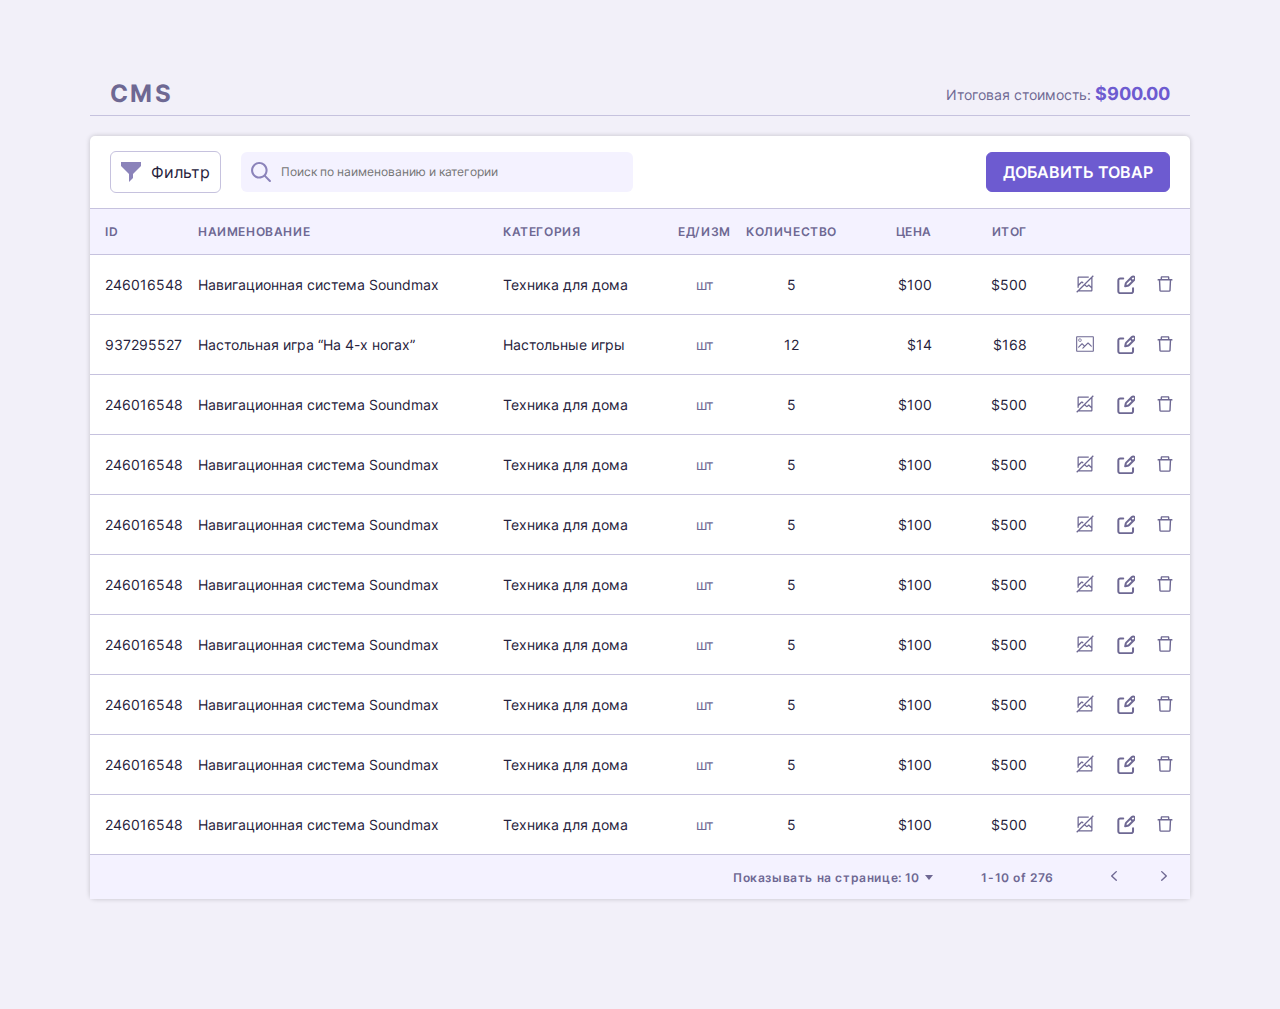
==== commit 5b8edf03: "refactor: refactor bottom table (Wed, 29 Nov 2023 11:18:46 +0700)" ====
--- a/crm.html
+++ b/crm.html
@@ -25,7 +25,6 @@
           <span class="header__total-sum section__total-sum">$900.00</span>
         </p>
       </div>
-      <hr class="header__line section__line">
     </div>
   </header>
 
@@ -515,57 +514,50 @@
                   </td>
                 </tr>
               </tbody>
-
-              <tfoot class="table__footer">
-                <tr class="table__row">
-                  <td class="table__foot"></td>
-                  <td class="table__foot"></td>
-                  <td class="table__foot"></td>
-                  <td class="table__foot" colspan="5">
-                    <div class="table__content-pagination">
-                      <form class="table__form">
-                        <label class="table__label"
-                          for="pagination-select">Показывать на
-                          странице:</label>
-                        <div class="table__select-container">
-                          <select class="table__select" name="pagination"
-                            id="pagination-select">
-                            <option value="10">10</option>
-                            <option value="20">20</option>
-                            <option value="30">30</option>
-                            <option value="40">40</option>
-                            <option value="50">50</option>
-                          </select>
-                        </div>
-                      </form>
-
-                      <p class="table__count-pages">1-10 of 276</p>
-
-                      <div class="table__btn-container">
-                        <button class="table__btn-pagination table__btn-prev"
-                          type="button">
-                          <svg xmlns="http://www.w3.org/2000/svg" width="6"
-                            height="10" viewBox="0 0 6 10" fill="none">
-                            <path
-                              d="M5.79971 1.10636C6.42812 0.51287 5.43313 -0.426818 4.80472 0.216126L0.196378 4.51891C-0.0654595 4.7662 -0.0654595 5.21131 0.196378 5.4586L4.80472 9.81084C5.43313 10.4043 6.42812 9.46464 5.79971 8.87115L1.71504 5.01348L5.79971 1.10636Z"
-                              fill="#6E6893" />
-                          </svg>
-                        </button>
-                        <button class="table__btn-pagination table__btn-next"
-                          type="button">
-                          <svg xmlns="http://www.w3.org/2000/svg" width="6"
-                            height="10" viewBox="0 0 6 10" fill="none">
-                            <path
-                              d="M0.200293 1.10636C-0.428118 0.51287 0.566865 -0.426818 1.19528 0.216126L5.80362 4.51891C6.06546 4.7662 6.06546 5.21131 5.80362 5.4586L1.19528 9.81084C0.566865 10.4043 -0.428118 9.46464 0.200293 8.87115L4.28496 5.01348L0.200293 1.10636Z"
-                              fill="#6E6893" />
-                          </svg>
-                        </button>
-                      </div>
-                    </div>
-                  </td>
-                </tr>
-              </tfoot>
             </table>
+
+            <div class="table__footer">
+              <div class="table__content-pagination">
+                <form class="table__form">
+                  <label class="table__label" for="pagination-select">Показывать
+                    на
+                    странице:</label>
+                  <div class="table__select-container">
+                    <select class="table__select" name="pagination"
+                      id="pagination-select">
+                      <option value="10">10</option>
+                      <option value="20">20</option>
+                      <option value="30">30</option>
+                      <option value="40">40</option>
+                      <option value="50">50</option>
+                    </select>
+                  </div>
+                </form>
+
+                <p class="table__count-pages">1-10 of 276</p>
+
+                <div class="table__btn-container">
+                  <button class="table__btn-pagination table__btn-prev"
+                    type="button">
+                    <svg xmlns="http://www.w3.org/2000/svg" width="6"
+                      height="10" viewBox="0 0 6 10" fill="none">
+                      <path
+                        d="M5.79971 1.10636C6.42812 0.51287 5.43313 -0.426818 4.80472 0.216126L0.196378 4.51891C-0.0654595 4.7662 -0.0654595 5.21131 0.196378 5.4586L4.80472 9.81084C5.43313 10.4043 6.42812 9.46464 5.79971 8.87115L1.71504 5.01348L5.79971 1.10636Z"
+                        fill="#6E6893" />
+                    </svg>
+                  </button>
+                  <button class="table__btn-pagination table__btn-next"
+                    type="button">
+                    <svg xmlns="http://www.w3.org/2000/svg" width="6"
+                      height="10" viewBox="0 0 6 10" fill="none">
+                      <path
+                        d="M0.200293 1.10636C-0.428118 0.51287 0.566865 -0.426818 1.19528 0.216126L5.80362 4.51891C6.06546 4.7662 6.06546 5.21131 5.80362 5.4586L1.19528 9.81084C0.566865 10.4043 -0.428118 9.46464 0.200293 8.87115L4.28496 5.01348L0.200293 1.10636Z"
+                        fill="#6E6893" />
+                    </svg>
+                  </button>
+                </div>
+              </div>
+            </div>
           </div>
         </div>
       </div>
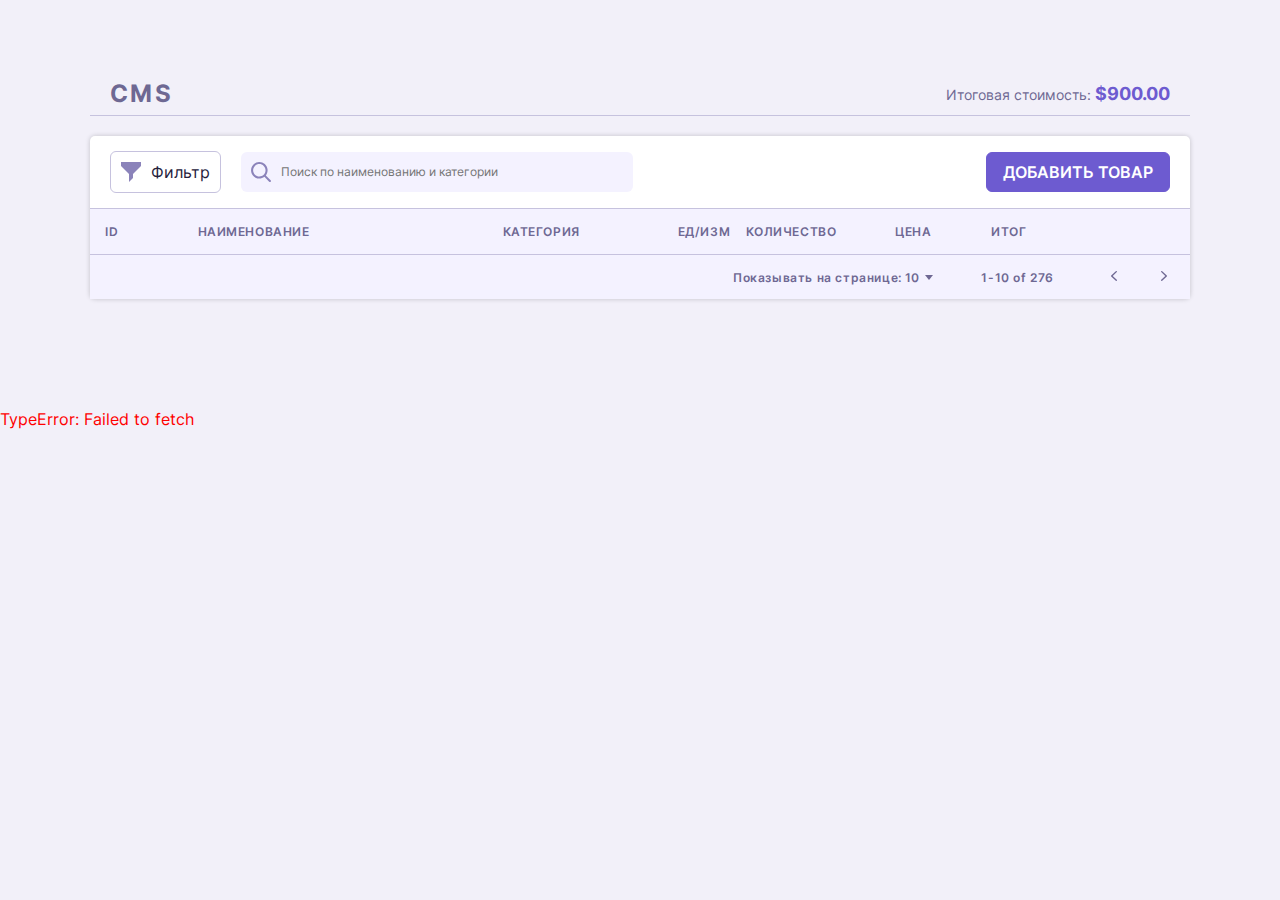
==== commit 6addf28d: "feat: add modal error (Thu, 21 Mar 2024 13:28:50 +0700)" ====
--- a/crm.html
+++ b/crm.html
@@ -11,7 +11,7 @@
   <link rel="preload" href="fonts/inter-v13-cyrillic-700.woff2" as="font"
     type="font/woff2" crossorigin>
   <link rel="stylesheet" href="css/style.css">
-  <script src="js/script.js" defer></script>
+  <script src="js/script.js" type="module"></script>
   <title>CMS - ShopOnline</title>
 </head>
 
@@ -79,483 +79,48 @@
                 </tr>
               </thead>
 
-              <tbody class="table__body">
-                <tr class="table__row">
-                  <td class="table__ceil">246016548</td>
-                  <td class="table__ceil">Навигационная система Soundmax</td>
-                  <td class="table__ceil">Техника для дома</td>
-                  <td class="table__ceil table__ceil_units">шт</td>
-                  <td class="table__ceil table__ceil_count">5</td>
-                  <td class="table__ceil table__ceil_price">$100</td>
-                  <td class="table__ceil table__ceil_total-sum">$500</td>
-                  <td class="table__ceil table__ceil_btn">
-                    <button class="table__btn" type="button">
-                      <svg xmlns="http://www.w3.org/2000/svg" width="20"
-                        height="20" viewBox="0 0 20 20" fill="none">
-                        <path
-                          d="M18.75 2.13375L17.8663 1.25L1.25 17.8663L2.13375 18.75L3.38375 17.5H16.25C16.5814 17.4995 16.899 17.3676 17.1333 17.1333C17.3676 16.899 17.4995 16.5814 17.5 16.25V3.38375L18.75 2.13375ZM16.25 16.25H4.63375L9.50437 11.3794L10.9913 12.8663C11.2257 13.1006 11.5435 13.2322 11.875 13.2322C12.2065 13.2322 12.5243 13.1006 12.7587 12.8663L13.75 11.875L16.25 14.3731V16.25ZM16.25 12.605L14.6337 10.9888C14.3993 10.7544 14.0815 10.6228 13.75 10.6228C13.4185 10.6228 13.1007 10.7544 12.8663 10.9888L11.875 11.98L10.3894 10.4944L16.25 4.63375V12.605Z"
-                          fill="#6E6893" />
-                        <path
-                          d="M3.75 13.75V11.875L6.875 8.75187L7.73313 9.61062L8.61812 8.72563L7.75875 7.86625C7.52434 7.63191 7.20646 7.50027 6.875 7.50027C6.54354 7.50027 6.22566 7.63191 5.99125 7.86625L3.75 10.1075V3.75H13.75V2.5H3.75C3.41858 2.50033 3.10083 2.63213 2.86648 2.86648C2.63213 3.10083 2.50033 3.41858 2.5 3.75V13.75H3.75Z"
-                          fill="#6E6893" />
-                      </svg>
-                    </button>
-                    <button class="table__btn" type="button">
-                      <svg xmlns="http://www.w3.org/2000/svg" width="20"
-                        height="20" viewBox="0 0 20 20" fill="none">
-                        <path
-                          d="M15.5629 4.86078L17.6394 6.93629L15.5629 4.86078ZM16.8982 3.03233L11.2834 8.64709C10.9933 8.9368 10.7955 9.3059 10.7148 9.70789L10.1962 12.304L12.7923 11.7844C13.1942 11.704 13.5629 11.5069 13.8531 11.2167L19.4678 5.60196C19.6366 5.43324 19.7704 5.23293 19.8617 5.01248C19.953 4.79203 20 4.55576 20 4.31714C20 4.07853 19.953 3.84225 19.8617 3.6218C19.7704 3.40136 19.6366 3.20105 19.4678 3.03233C19.2991 2.8636 19.0988 2.72976 18.8784 2.63845C18.6579 2.54714 18.4216 2.50014 18.183 2.50014C17.9444 2.50014 17.7081 2.54714 17.4877 2.63845C17.2672 2.72976 17.0669 2.8636 16.8982 3.03233V3.03233Z"
-                          stroke="#6E6893" stroke-width="2"
-                          stroke-linecap="round" stroke-linejoin="round" />
-                        <path
-                          d="M18.0394 14.2648V17.206C18.0394 17.726 17.8328 18.2248 17.4651 18.5925C17.0973 18.9602 16.5986 19.1668 16.0786 19.1668H5.29415C4.77411 19.1668 4.27537 18.9602 3.90765 18.5925C3.53993 18.2248 3.33334 17.726 3.33334 17.206V6.42157C3.33334 5.90154 3.53993 5.4028 3.90765 5.03508C4.27537 4.66735 4.77411 4.46077 5.29415 4.46077H8.23535"
-                          stroke="#6E6893" stroke-width="2"
-                          stroke-linecap="round" stroke-linejoin="round" />
-                      </svg>
-                    </button>
-                    <button class="table__btn" type="button">
-                      <svg xmlns="http://www.w3.org/2000/svg" width="20"
-                        height="20" viewBox="0 0 20 20" fill="none">
-                        <path
-                          d="M7.03125 3.59375H6.875C6.96094 3.59375 7.03125 3.52344 7.03125 3.4375V3.59375H12.9688V3.4375C12.9688 3.52344 13.0391 3.59375 13.125 3.59375H12.9688V5H14.375V3.4375C14.375 2.74805 13.8145 2.1875 13.125 2.1875H6.875C6.18555 2.1875 5.625 2.74805 5.625 3.4375V5H7.03125V3.59375ZM16.875 5H3.125C2.7793 5 2.5 5.2793 2.5 5.625V6.25C2.5 6.33594 2.57031 6.40625 2.65625 6.40625H3.83594L4.31836 16.6211C4.34961 17.2871 4.90039 17.8125 5.56641 17.8125H14.4336C15.1016 17.8125 15.6504 17.2891 15.6816 16.6211L16.1641 6.40625H17.3438C17.4297 6.40625 17.5 6.33594 17.5 6.25V5.625C17.5 5.2793 17.2207 5 16.875 5ZM14.2832 16.4062H5.7168L5.24414 6.40625H14.7559L14.2832 16.4062Z"
-                          fill="#6E6893" />
-                      </svg>
-                    </button>
-                  </td>
-                </tr>
-                <tr class="table__row">
-                  <td class="table__ceil">937295527</td>
-                  <td class="table__ceil">Настольная игра “На 4-х ногах”</td>
-                  <td class="table__ceil">Настольные игры</td>
-                  <td class="table__ceil table__ceil_units">шт</td>
-                  <td class="table__ceil table__ceil_count">12</td>
-                  <td class="table__ceil table__ceil_price">$14</td>
-                  <td class="table__ceil table__ceil_total-sum">$168</td>
-                  <td class="table__ceil table__ceil_btn">
-                    <button class="table__btn" type="button">
-                      <svg xmlns="http://www.w3.org/2000/svg" width="20"
-                        height="20" viewBox="0 0 20 20" fill="none">
-                        <path
-                          d="M17.7778 2.22223H2.22223C1.92754 2.22223 1.64493 2.33929 1.43655 2.54767C1.22818 2.75604 1.11111 3.03866 1.11111 3.33334V16.6667C1.11111 16.9614 1.22818 17.244 1.43655 17.4523C1.64493 17.6607 1.92754 17.7778 2.22223 17.7778H17.7778C18.0725 17.7778 18.3551 17.6607 18.5635 17.4523C18.7718 17.244 18.8889 16.9614 18.8889 16.6667V3.33334C18.8889 3.03866 18.7718 2.75604 18.5635 2.54767C18.3551 2.33929 18.0725 2.22223 17.7778 2.22223ZM2.22223 16.6667V3.33334H17.7778V16.6667H2.22223Z"
-                          fill="#6E6893" />
-                        <path
-                          d="M4.95555 7.77778C5.28518 7.77778 5.60741 7.68003 5.8815 7.49689C6.15558 7.31376 6.3692 7.05346 6.49535 6.74892C6.62149 6.44437 6.6545 6.10926 6.59019 5.78596C6.52588 5.46266 6.36715 5.16569 6.13406 4.9326C5.90097 4.69951 5.604 4.54078 5.2807 4.47647C4.9574 4.41216 4.62228 4.44516 4.31774 4.57131C4.0132 4.69746 3.7529 4.91108 3.56976 5.18516C3.38663 5.45924 3.28888 5.78147 3.28888 6.11111C3.28888 6.55314 3.46447 6.97706 3.77703 7.28962C4.0896 7.60218 4.51352 7.77778 4.95555 7.77778ZM4.95555 5.22222C5.13158 5.22112 5.30399 5.27232 5.45089 5.36932C5.5978 5.46632 5.71259 5.60476 5.78072 5.76708C5.84885 5.9294 5.86725 6.1083 5.83358 6.28109C5.79992 6.45389 5.7157 6.61279 5.59161 6.73766C5.46752 6.86253 5.30915 6.94774 5.13657 6.98249C4.96399 7.01724 4.78498 6.99997 4.62223 6.93285C4.45949 6.86574 4.32033 6.75182 4.22241 6.60552C4.12449 6.45923 4.07222 6.28715 4.07221 6.11111C4.07367 5.87729 4.1672 5.65345 4.33255 5.48811C4.49789 5.32277 4.72172 5.22923 4.95555 5.22778V5.22222Z"
-                          fill="#6E6893" />
-                        <path
-                          d="M12.6555 8.53889L9.65555 11.5389L7.43332 9.31666C7.32923 9.21319 7.18843 9.15511 7.04166 9.15511C6.89489 9.15511 6.75408 9.21319 6.64999 9.31666L3.28888 12.7222V14.2944L7.0611 10.5222L8.88888 12.3222L6.80555 14.4056H8.33332L13.0278 9.71111L16.6667 13.3333V11.7667L13.4389 8.53889C13.3348 8.43541 13.194 8.37733 13.0472 8.37733C12.9004 8.37733 12.7596 8.43541 12.6555 8.53889Z"
-                          fill="#6E6893" />
-                      </svg>
-                    </button>
-                    <button class="table__btn" type="button">
-                      <svg xmlns="http://www.w3.org/2000/svg" width="20"
-                        height="20" viewBox="0 0 20 20" fill="none">
-                        <path
-                          d="M15.5629 4.86078L17.6394 6.93629L15.5629 4.86078ZM16.8982 3.03233L11.2834 8.64709C10.9933 8.9368 10.7955 9.3059 10.7148 9.70789L10.1962 12.304L12.7923 11.7844C13.1942 11.704 13.5629 11.5069 13.8531 11.2167L19.4678 5.60196C19.6366 5.43324 19.7704 5.23293 19.8617 5.01248C19.953 4.79203 20 4.55576 20 4.31714C20 4.07853 19.953 3.84225 19.8617 3.6218C19.7704 3.40136 19.6366 3.20105 19.4678 3.03233C19.2991 2.8636 19.0988 2.72976 18.8784 2.63845C18.6579 2.54714 18.4216 2.50014 18.183 2.50014C17.9444 2.50014 17.7081 2.54714 17.4877 2.63845C17.2672 2.72976 17.0669 2.8636 16.8982 3.03233V3.03233Z"
-                          stroke="#6E6893" stroke-width="2"
-                          stroke-linecap="round" stroke-linejoin="round" />
-                        <path
-                          d="M18.0394 14.2648V17.206C18.0394 17.726 17.8328 18.2248 17.4651 18.5925C17.0973 18.9602 16.5986 19.1668 16.0786 19.1668H5.29415C4.77411 19.1668 4.27537 18.9602 3.90765 18.5925C3.53993 18.2248 3.33334 17.726 3.33334 17.206V6.42157C3.33334 5.90154 3.53993 5.4028 3.90765 5.03508C4.27537 4.66735 4.77411 4.46077 5.29415 4.46077H8.23535"
-                          stroke="#6E6893" stroke-width="2"
-                          stroke-linecap="round" stroke-linejoin="round" />
-                      </svg>
-                    </button>
-                    <button class="table__btn" type="button">
-                      <svg xmlns="http://www.w3.org/2000/svg" width="20"
-                        height="20" viewBox="0 0 20 20" fill="none">
-                        <path
-                          d="M7.03125 3.59375H6.875C6.96094 3.59375 7.03125 3.52344 7.03125 3.4375V3.59375H12.9688V3.4375C12.9688 3.52344 13.0391 3.59375 13.125 3.59375H12.9688V5H14.375V3.4375C14.375 2.74805 13.8145 2.1875 13.125 2.1875H6.875C6.18555 2.1875 5.625 2.74805 5.625 3.4375V5H7.03125V3.59375ZM16.875 5H3.125C2.7793 5 2.5 5.2793 2.5 5.625V6.25C2.5 6.33594 2.57031 6.40625 2.65625 6.40625H3.83594L4.31836 16.6211C4.34961 17.2871 4.90039 17.8125 5.56641 17.8125H14.4336C15.1016 17.8125 15.6504 17.2891 15.6816 16.6211L16.1641 6.40625H17.3438C17.4297 6.40625 17.5 6.33594 17.5 6.25V5.625C17.5 5.2793 17.2207 5 16.875 5ZM14.2832 16.4062H5.7168L5.24414 6.40625H14.7559L14.2832 16.4062Z"
-                          fill="#6E6893" />
-                      </svg>
-                    </button>
-                  </td>
-                </tr>
-                <tr class="table__row">
-                  <td class="table__ceil">246016548</td>
-                  <td class="table__ceil">Навигационная система Soundmax</td>
-                  <td class="table__ceil">Техника для дома</td>
-                  <td class="table__ceil table__ceil_units">шт</td>
-                  <td class="table__ceil table__ceil_count">5</td>
-                  <td class="table__ceil table__ceil_price">$100</td>
-                  <td class="table__ceil table__ceil_total-sum">$500</td>
-                  <td class="table__ceil table__ceil_btn">
-                    <button class="table__btn" type="button">
-                      <svg xmlns="http://www.w3.org/2000/svg" width="20"
-                        height="20" viewBox="0 0 20 20" fill="none">
-                        <path
-                          d="M18.75 2.13375L17.8663 1.25L1.25 17.8663L2.13375 18.75L3.38375 17.5H16.25C16.5814 17.4995 16.899 17.3676 17.1333 17.1333C17.3676 16.899 17.4995 16.5814 17.5 16.25V3.38375L18.75 2.13375ZM16.25 16.25H4.63375L9.50437 11.3794L10.9913 12.8663C11.2257 13.1006 11.5435 13.2322 11.875 13.2322C12.2065 13.2322 12.5243 13.1006 12.7587 12.8663L13.75 11.875L16.25 14.3731V16.25ZM16.25 12.605L14.6337 10.9888C14.3993 10.7544 14.0815 10.6228 13.75 10.6228C13.4185 10.6228 13.1007 10.7544 12.8663 10.9888L11.875 11.98L10.3894 10.4944L16.25 4.63375V12.605Z"
-                          fill="#6E6893" />
-                        <path
-                          d="M3.75 13.75V11.875L6.875 8.75187L7.73313 9.61062L8.61812 8.72563L7.75875 7.86625C7.52434 7.63191 7.20646 7.50027 6.875 7.50027C6.54354 7.50027 6.22566 7.63191 5.99125 7.86625L3.75 10.1075V3.75H13.75V2.5H3.75C3.41858 2.50033 3.10083 2.63213 2.86648 2.86648C2.63213 3.10083 2.50033 3.41858 2.5 3.75V13.75H3.75Z"
-                          fill="#6E6893" />
-                      </svg>
-                    </button>
-                    <button class="table__btn" type="button">
-                      <svg xmlns="http://www.w3.org/2000/svg" width="20"
-                        height="20" viewBox="0 0 20 20" fill="none">
-                        <path
-                          d="M15.5629 4.86078L17.6394 6.93629L15.5629 4.86078ZM16.8982 3.03233L11.2834 8.64709C10.9933 8.9368 10.7955 9.3059 10.7148 9.70789L10.1962 12.304L12.7923 11.7844C13.1942 11.704 13.5629 11.5069 13.8531 11.2167L19.4678 5.60196C19.6366 5.43324 19.7704 5.23293 19.8617 5.01248C19.953 4.79203 20 4.55576 20 4.31714C20 4.07853 19.953 3.84225 19.8617 3.6218C19.7704 3.40136 19.6366 3.20105 19.4678 3.03233C19.2991 2.8636 19.0988 2.72976 18.8784 2.63845C18.6579 2.54714 18.4216 2.50014 18.183 2.50014C17.9444 2.50014 17.7081 2.54714 17.4877 2.63845C17.2672 2.72976 17.0669 2.8636 16.8982 3.03233V3.03233Z"
-                          stroke="#6E6893" stroke-width="2"
-                          stroke-linecap="round" stroke-linejoin="round" />
-                        <path
-                          d="M18.0394 14.2648V17.206C18.0394 17.726 17.8328 18.2248 17.4651 18.5925C17.0973 18.9602 16.5986 19.1668 16.0786 19.1668H5.29415C4.77411 19.1668 4.27537 18.9602 3.90765 18.5925C3.53993 18.2248 3.33334 17.726 3.33334 17.206V6.42157C3.33334 5.90154 3.53993 5.4028 3.90765 5.03508C4.27537 4.66735 4.77411 4.46077 5.29415 4.46077H8.23535"
-                          stroke="#6E6893" stroke-width="2"
-                          stroke-linecap="round" stroke-linejoin="round" />
-                      </svg>
-                    </button>
-                    <button class="table__btn" type="button">
-                      <svg xmlns="http://www.w3.org/2000/svg" width="20"
-                        height="20" viewBox="0 0 20 20" fill="none">
-                        <path
-                          d="M7.03125 3.59375H6.875C6.96094 3.59375 7.03125 3.52344 7.03125 3.4375V3.59375H12.9688V3.4375C12.9688 3.52344 13.0391 3.59375 13.125 3.59375H12.9688V5H14.375V3.4375C14.375 2.74805 13.8145 2.1875 13.125 2.1875H6.875C6.18555 2.1875 5.625 2.74805 5.625 3.4375V5H7.03125V3.59375ZM16.875 5H3.125C2.7793 5 2.5 5.2793 2.5 5.625V6.25C2.5 6.33594 2.57031 6.40625 2.65625 6.40625H3.83594L4.31836 16.6211C4.34961 17.2871 4.90039 17.8125 5.56641 17.8125H14.4336C15.1016 17.8125 15.6504 17.2891 15.6816 16.6211L16.1641 6.40625H17.3438C17.4297 6.40625 17.5 6.33594 17.5 6.25V5.625C17.5 5.2793 17.2207 5 16.875 5ZM14.2832 16.4062H5.7168L5.24414 6.40625H14.7559L14.2832 16.4062Z"
-                          fill="#6E6893" />
-                      </svg>
-                    </button>
-                  </td>
-                </tr>
-                <tr class="table__row">
-                  <td class="table__ceil">246016548</td>
-                  <td class="table__ceil">Навигационная система Soundmax</td>
-                  <td class="table__ceil">Техника для дома</td>
-                  <td class="table__ceil table__ceil_units">шт</td>
-                  <td class="table__ceil table__ceil_count">5</td>
-                  <td class="table__ceil table__ceil_price">$100</td>
-                  <td class="table__ceil table__ceil_total-sum">$500</td>
-                  <td class="table__ceil table__ceil_btn">
-                    <button class="table__btn" type="button">
-                      <svg xmlns="http://www.w3.org/2000/svg" width="20"
-                        height="20" viewBox="0 0 20 20" fill="none">
-                        <path
-                          d="M18.75 2.13375L17.8663 1.25L1.25 17.8663L2.13375 18.75L3.38375 17.5H16.25C16.5814 17.4995 16.899 17.3676 17.1333 17.1333C17.3676 16.899 17.4995 16.5814 17.5 16.25V3.38375L18.75 2.13375ZM16.25 16.25H4.63375L9.50437 11.3794L10.9913 12.8663C11.2257 13.1006 11.5435 13.2322 11.875 13.2322C12.2065 13.2322 12.5243 13.1006 12.7587 12.8663L13.75 11.875L16.25 14.3731V16.25ZM16.25 12.605L14.6337 10.9888C14.3993 10.7544 14.0815 10.6228 13.75 10.6228C13.4185 10.6228 13.1007 10.7544 12.8663 10.9888L11.875 11.98L10.3894 10.4944L16.25 4.63375V12.605Z"
-                          fill="#6E6893" />
-                        <path
-                          d="M3.75 13.75V11.875L6.875 8.75187L7.73313 9.61062L8.61812 8.72563L7.75875 7.86625C7.52434 7.63191 7.20646 7.50027 6.875 7.50027C6.54354 7.50027 6.22566 7.63191 5.99125 7.86625L3.75 10.1075V3.75H13.75V2.5H3.75C3.41858 2.50033 3.10083 2.63213 2.86648 2.86648C2.63213 3.10083 2.50033 3.41858 2.5 3.75V13.75H3.75Z"
-                          fill="#6E6893" />
-                      </svg>
-                    </button>
-                    <button class="table__btn" type="button">
-                      <svg xmlns="http://www.w3.org/2000/svg" width="20"
-                        height="20" viewBox="0 0 20 20" fill="none">
-                        <path
-                          d="M15.5629 4.86078L17.6394 6.93629L15.5629 4.86078ZM16.8982 3.03233L11.2834 8.64709C10.9933 8.9368 10.7955 9.3059 10.7148 9.70789L10.1962 12.304L12.7923 11.7844C13.1942 11.704 13.5629 11.5069 13.8531 11.2167L19.4678 5.60196C19.6366 5.43324 19.7704 5.23293 19.8617 5.01248C19.953 4.79203 20 4.55576 20 4.31714C20 4.07853 19.953 3.84225 19.8617 3.6218C19.7704 3.40136 19.6366 3.20105 19.4678 3.03233C19.2991 2.8636 19.0988 2.72976 18.8784 2.63845C18.6579 2.54714 18.4216 2.50014 18.183 2.50014C17.9444 2.50014 17.7081 2.54714 17.4877 2.63845C17.2672 2.72976 17.0669 2.8636 16.8982 3.03233V3.03233Z"
-                          stroke="#6E6893" stroke-width="2"
-                          stroke-linecap="round" stroke-linejoin="round" />
-                        <path
-                          d="M18.0394 14.2648V17.206C18.0394 17.726 17.8328 18.2248 17.4651 18.5925C17.0973 18.9602 16.5986 19.1668 16.0786 19.1668H5.29415C4.77411 19.1668 4.27537 18.9602 3.90765 18.5925C3.53993 18.2248 3.33334 17.726 3.33334 17.206V6.42157C3.33334 5.90154 3.53993 5.4028 3.90765 5.03508C4.27537 4.66735 4.77411 4.46077 5.29415 4.46077H8.23535"
-                          stroke="#6E6893" stroke-width="2"
-                          stroke-linecap="round" stroke-linejoin="round" />
-                      </svg>
-                    </button>
-                    <button class="table__btn" type="button">
-                      <svg xmlns="http://www.w3.org/2000/svg" width="20"
-                        height="20" viewBox="0 0 20 20" fill="none">
-                        <path
-                          d="M7.03125 3.59375H6.875C6.96094 3.59375 7.03125 3.52344 7.03125 3.4375V3.59375H12.9688V3.4375C12.9688 3.52344 13.0391 3.59375 13.125 3.59375H12.9688V5H14.375V3.4375C14.375 2.74805 13.8145 2.1875 13.125 2.1875H6.875C6.18555 2.1875 5.625 2.74805 5.625 3.4375V5H7.03125V3.59375ZM16.875 5H3.125C2.7793 5 2.5 5.2793 2.5 5.625V6.25C2.5 6.33594 2.57031 6.40625 2.65625 6.40625H3.83594L4.31836 16.6211C4.34961 17.2871 4.90039 17.8125 5.56641 17.8125H14.4336C15.1016 17.8125 15.6504 17.2891 15.6816 16.6211L16.1641 6.40625H17.3438C17.4297 6.40625 17.5 6.33594 17.5 6.25V5.625C17.5 5.2793 17.2207 5 16.875 5ZM14.2832 16.4062H5.7168L5.24414 6.40625H14.7559L14.2832 16.4062Z"
-                          fill="#6E6893" />
-                      </svg>
-                    </button>
-                  </td>
-                </tr>
-                <tr class="table__row">
-                  <td class="table__ceil">246016548</td>
-                  <td class="table__ceil">Навигационная система Soundmax</td>
-                  <td class="table__ceil">Техника для дома</td>
-                  <td class="table__ceil table__ceil_units">шт</td>
-                  <td class="table__ceil table__ceil_count">5</td>
-                  <td class="table__ceil table__ceil_price">$100</td>
-                  <td class="table__ceil table__ceil_total-sum">$500</td>
-                  <td class="table__ceil table__ceil_btn">
-                    <button class="table__btn" type="button">
-                      <svg xmlns="http://www.w3.org/2000/svg" width="20"
-                        height="20" viewBox="0 0 20 20" fill="none">
-                        <path
-                          d="M18.75 2.13375L17.8663 1.25L1.25 17.8663L2.13375 18.75L3.38375 17.5H16.25C16.5814 17.4995 16.899 17.3676 17.1333 17.1333C17.3676 16.899 17.4995 16.5814 17.5 16.25V3.38375L18.75 2.13375ZM16.25 16.25H4.63375L9.50437 11.3794L10.9913 12.8663C11.2257 13.1006 11.5435 13.2322 11.875 13.2322C12.2065 13.2322 12.5243 13.1006 12.7587 12.8663L13.75 11.875L16.25 14.3731V16.25ZM16.25 12.605L14.6337 10.9888C14.3993 10.7544 14.0815 10.6228 13.75 10.6228C13.4185 10.6228 13.1007 10.7544 12.8663 10.9888L11.875 11.98L10.3894 10.4944L16.25 4.63375V12.605Z"
-                          fill="#6E6893" />
-                        <path
-                          d="M3.75 13.75V11.875L6.875 8.75187L7.73313 9.61062L8.61812 8.72563L7.75875 7.86625C7.52434 7.63191 7.20646 7.50027 6.875 7.50027C6.54354 7.50027 6.22566 7.63191 5.99125 7.86625L3.75 10.1075V3.75H13.75V2.5H3.75C3.41858 2.50033 3.10083 2.63213 2.86648 2.86648C2.63213 3.10083 2.50033 3.41858 2.5 3.75V13.75H3.75Z"
-                          fill="#6E6893" />
-                      </svg>
-                    </button>
-                    <button class="table__btn" type="button">
-                      <svg xmlns="http://www.w3.org/2000/svg" width="20"
-                        height="20" viewBox="0 0 20 20" fill="none">
-                        <path
-                          d="M15.5629 4.86078L17.6394 6.93629L15.5629 4.86078ZM16.8982 3.03233L11.2834 8.64709C10.9933 8.9368 10.7955 9.3059 10.7148 9.70789L10.1962 12.304L12.7923 11.7844C13.1942 11.704 13.5629 11.5069 13.8531 11.2167L19.4678 5.60196C19.6366 5.43324 19.7704 5.23293 19.8617 5.01248C19.953 4.79203 20 4.55576 20 4.31714C20 4.07853 19.953 3.84225 19.8617 3.6218C19.7704 3.40136 19.6366 3.20105 19.4678 3.03233C19.2991 2.8636 19.0988 2.72976 18.8784 2.63845C18.6579 2.54714 18.4216 2.50014 18.183 2.50014C17.9444 2.50014 17.7081 2.54714 17.4877 2.63845C17.2672 2.72976 17.0669 2.8636 16.8982 3.03233V3.03233Z"
-                          stroke="#6E6893" stroke-width="2"
-                          stroke-linecap="round" stroke-linejoin="round" />
-                        <path
-                          d="M18.0394 14.2648V17.206C18.0394 17.726 17.8328 18.2248 17.4651 18.5925C17.0973 18.9602 16.5986 19.1668 16.0786 19.1668H5.29415C4.77411 19.1668 4.27537 18.9602 3.90765 18.5925C3.53993 18.2248 3.33334 17.726 3.33334 17.206V6.42157C3.33334 5.90154 3.53993 5.4028 3.90765 5.03508C4.27537 4.66735 4.77411 4.46077 5.29415 4.46077H8.23535"
-                          stroke="#6E6893" stroke-width="2"
-                          stroke-linecap="round" stroke-linejoin="round" />
-                      </svg>
-                    </button>
-                    <button class="table__btn" type="button">
-                      <svg xmlns="http://www.w3.org/2000/svg" width="20"
-                        height="20" viewBox="0 0 20 20" fill="none">
-                        <path
-                          d="M7.03125 3.59375H6.875C6.96094 3.59375 7.03125 3.52344 7.03125 3.4375V3.59375H12.9688V3.4375C12.9688 3.52344 13.0391 3.59375 13.125 3.59375H12.9688V5H14.375V3.4375C14.375 2.74805 13.8145 2.1875 13.125 2.1875H6.875C6.18555 2.1875 5.625 2.74805 5.625 3.4375V5H7.03125V3.59375ZM16.875 5H3.125C2.7793 5 2.5 5.2793 2.5 5.625V6.25C2.5 6.33594 2.57031 6.40625 2.65625 6.40625H3.83594L4.31836 16.6211C4.34961 17.2871 4.90039 17.8125 5.56641 17.8125H14.4336C15.1016 17.8125 15.6504 17.2891 15.6816 16.6211L16.1641 6.40625H17.3438C17.4297 6.40625 17.5 6.33594 17.5 6.25V5.625C17.5 5.2793 17.2207 5 16.875 5ZM14.2832 16.4062H5.7168L5.24414 6.40625H14.7559L14.2832 16.4062Z"
-                          fill="#6E6893" />
-                      </svg>
-                    </button>
-                  </td>
-                </tr>
-                <tr class="table__row">
-                  <td class="table__ceil">246016548</td>
-                  <td class="table__ceil">Навигационная система Soundmax</td>
-                  <td class="table__ceil">Техника для дома</td>
-                  <td class="table__ceil table__ceil_units">шт</td>
-                  <td class="table__ceil table__ceil_count">5</td>
-                  <td class="table__ceil table__ceil_price">$100</td>
-                  <td class="table__ceil table__ceil_total-sum">$500</td>
-                  <td class="table__ceil table__ceil_btn">
-                    <button class="table__btn" type="button">
-                      <svg xmlns="http://www.w3.org/2000/svg" width="20"
-                        height="20" viewBox="0 0 20 20" fill="none">
-                        <path
-                          d="M18.75 2.13375L17.8663 1.25L1.25 17.8663L2.13375 18.75L3.38375 17.5H16.25C16.5814 17.4995 16.899 17.3676 17.1333 17.1333C17.3676 16.899 17.4995 16.5814 17.5 16.25V3.38375L18.75 2.13375ZM16.25 16.25H4.63375L9.50437 11.3794L10.9913 12.8663C11.2257 13.1006 11.5435 13.2322 11.875 13.2322C12.2065 13.2322 12.5243 13.1006 12.7587 12.8663L13.75 11.875L16.25 14.3731V16.25ZM16.25 12.605L14.6337 10.9888C14.3993 10.7544 14.0815 10.6228 13.75 10.6228C13.4185 10.6228 13.1007 10.7544 12.8663 10.9888L11.875 11.98L10.3894 10.4944L16.25 4.63375V12.605Z"
-                          fill="#6E6893" />
-                        <path
-                          d="M3.75 13.75V11.875L6.875 8.75187L7.73313 9.61062L8.61812 8.72563L7.75875 7.86625C7.52434 7.63191 7.20646 7.50027 6.875 7.50027C6.54354 7.50027 6.22566 7.63191 5.99125 7.86625L3.75 10.1075V3.75H13.75V2.5H3.75C3.41858 2.50033 3.10083 2.63213 2.86648 2.86648C2.63213 3.10083 2.50033 3.41858 2.5 3.75V13.75H3.75Z"
-                          fill="#6E6893" />
-                      </svg>
-                    </button>
-                    <button class="table__btn" type="button">
-                      <svg xmlns="http://www.w3.org/2000/svg" width="20"
-                        height="20" viewBox="0 0 20 20" fill="none">
-                        <path
-                          d="M15.5629 4.86078L17.6394 6.93629L15.5629 4.86078ZM16.8982 3.03233L11.2834 8.64709C10.9933 8.9368 10.7955 9.3059 10.7148 9.70789L10.1962 12.304L12.7923 11.7844C13.1942 11.704 13.5629 11.5069 13.8531 11.2167L19.4678 5.60196C19.6366 5.43324 19.7704 5.23293 19.8617 5.01248C19.953 4.79203 20 4.55576 20 4.31714C20 4.07853 19.953 3.84225 19.8617 3.6218C19.7704 3.40136 19.6366 3.20105 19.4678 3.03233C19.2991 2.8636 19.0988 2.72976 18.8784 2.63845C18.6579 2.54714 18.4216 2.50014 18.183 2.50014C17.9444 2.50014 17.7081 2.54714 17.4877 2.63845C17.2672 2.72976 17.0669 2.8636 16.8982 3.03233V3.03233Z"
-                          stroke="#6E6893" stroke-width="2"
-                          stroke-linecap="round" stroke-linejoin="round" />
-                        <path
-                          d="M18.0394 14.2648V17.206C18.0394 17.726 17.8328 18.2248 17.4651 18.5925C17.0973 18.9602 16.5986 19.1668 16.0786 19.1668H5.29415C4.77411 19.1668 4.27537 18.9602 3.90765 18.5925C3.53993 18.2248 3.33334 17.726 3.33334 17.206V6.42157C3.33334 5.90154 3.53993 5.4028 3.90765 5.03508C4.27537 4.66735 4.77411 4.46077 5.29415 4.46077H8.23535"
-                          stroke="#6E6893" stroke-width="2"
-                          stroke-linecap="round" stroke-linejoin="round" />
-                      </svg>
-                    </button>
-                    <button class="table__btn" type="button">
-                      <svg xmlns="http://www.w3.org/2000/svg" width="20"
-                        height="20" viewBox="0 0 20 20" fill="none">
-                        <path
-                          d="M7.03125 3.59375H6.875C6.96094 3.59375 7.03125 3.52344 7.03125 3.4375V3.59375H12.9688V3.4375C12.9688 3.52344 13.0391 3.59375 13.125 3.59375H12.9688V5H14.375V3.4375C14.375 2.74805 13.8145 2.1875 13.125 2.1875H6.875C6.18555 2.1875 5.625 2.74805 5.625 3.4375V5H7.03125V3.59375ZM16.875 5H3.125C2.7793 5 2.5 5.2793 2.5 5.625V6.25C2.5 6.33594 2.57031 6.40625 2.65625 6.40625H3.83594L4.31836 16.6211C4.34961 17.2871 4.90039 17.8125 5.56641 17.8125H14.4336C15.1016 17.8125 15.6504 17.2891 15.6816 16.6211L16.1641 6.40625H17.3438C17.4297 6.40625 17.5 6.33594 17.5 6.25V5.625C17.5 5.2793 17.2207 5 16.875 5ZM14.2832 16.4062H5.7168L5.24414 6.40625H14.7559L14.2832 16.4062Z"
-                          fill="#6E6893" />
-                      </svg>
-                    </button>
-                  </td>
-                </tr>
-                <tr class="table__row">
-                  <td class="table__ceil">246016548</td>
-                  <td class="table__ceil">Навигационная система Soundmax</td>
-                  <td class="table__ceil">Техника для дома</td>
-                  <td class="table__ceil table__ceil_units">шт</td>
-                  <td class="table__ceil table__ceil_count">5</td>
-                  <td class="table__ceil table__ceil_price">$100</td>
-                  <td class="table__ceil table__ceil_total-sum">$500</td>
-                  <td class="table__ceil table__ceil_btn">
-                    <button class="table__btn" type="button">
-                      <svg xmlns="http://www.w3.org/2000/svg" width="20"
-                        height="20" viewBox="0 0 20 20" fill="none">
-                        <path
-                          d="M18.75 2.13375L17.8663 1.25L1.25 17.8663L2.13375 18.75L3.38375 17.5H16.25C16.5814 17.4995 16.899 17.3676 17.1333 17.1333C17.3676 16.899 17.4995 16.5814 17.5 16.25V3.38375L18.75 2.13375ZM16.25 16.25H4.63375L9.50437 11.3794L10.9913 12.8663C11.2257 13.1006 11.5435 13.2322 11.875 13.2322C12.2065 13.2322 12.5243 13.1006 12.7587 12.8663L13.75 11.875L16.25 14.3731V16.25ZM16.25 12.605L14.6337 10.9888C14.3993 10.7544 14.0815 10.6228 13.75 10.6228C13.4185 10.6228 13.1007 10.7544 12.8663 10.9888L11.875 11.98L10.3894 10.4944L16.25 4.63375V12.605Z"
-                          fill="#6E6893" />
-                        <path
-                          d="M3.75 13.75V11.875L6.875 8.75187L7.73313 9.61062L8.61812 8.72563L7.75875 7.86625C7.52434 7.63191 7.20646 7.50027 6.875 7.50027C6.54354 7.50027 6.22566 7.63191 5.99125 7.86625L3.75 10.1075V3.75H13.75V2.5H3.75C3.41858 2.50033 3.10083 2.63213 2.86648 2.86648C2.63213 3.10083 2.50033 3.41858 2.5 3.75V13.75H3.75Z"
-                          fill="#6E6893" />
-                      </svg>
-                    </button>
-                    <button class="table__btn" type="button">
-                      <svg xmlns="http://www.w3.org/2000/svg" width="20"
-                        height="20" viewBox="0 0 20 20" fill="none">
-                        <path
-                          d="M15.5629 4.86078L17.6394 6.93629L15.5629 4.86078ZM16.8982 3.03233L11.2834 8.64709C10.9933 8.9368 10.7955 9.3059 10.7148 9.70789L10.1962 12.304L12.7923 11.7844C13.1942 11.704 13.5629 11.5069 13.8531 11.2167L19.4678 5.60196C19.6366 5.43324 19.7704 5.23293 19.8617 5.01248C19.953 4.79203 20 4.55576 20 4.31714C20 4.07853 19.953 3.84225 19.8617 3.6218C19.7704 3.40136 19.6366 3.20105 19.4678 3.03233C19.2991 2.8636 19.0988 2.72976 18.8784 2.63845C18.6579 2.54714 18.4216 2.50014 18.183 2.50014C17.9444 2.50014 17.7081 2.54714 17.4877 2.63845C17.2672 2.72976 17.0669 2.8636 16.8982 3.03233V3.03233Z"
-                          stroke="#6E6893" stroke-width="2"
-                          stroke-linecap="round" stroke-linejoin="round" />
-                        <path
-                          d="M18.0394 14.2648V17.206C18.0394 17.726 17.8328 18.2248 17.4651 18.5925C17.0973 18.9602 16.5986 19.1668 16.0786 19.1668H5.29415C4.77411 19.1668 4.27537 18.9602 3.90765 18.5925C3.53993 18.2248 3.33334 17.726 3.33334 17.206V6.42157C3.33334 5.90154 3.53993 5.4028 3.90765 5.03508C4.27537 4.66735 4.77411 4.46077 5.29415 4.46077H8.23535"
-                          stroke="#6E6893" stroke-width="2"
-                          stroke-linecap="round" stroke-linejoin="round" />
-                      </svg>
-                    </button>
-                    <button class="table__btn" type="button">
-                      <svg xmlns="http://www.w3.org/2000/svg" width="20"
-                        height="20" viewBox="0 0 20 20" fill="none">
-                        <path
-                          d="M7.03125 3.59375H6.875C6.96094 3.59375 7.03125 3.52344 7.03125 3.4375V3.59375H12.9688V3.4375C12.9688 3.52344 13.0391 3.59375 13.125 3.59375H12.9688V5H14.375V3.4375C14.375 2.74805 13.8145 2.1875 13.125 2.1875H6.875C6.18555 2.1875 5.625 2.74805 5.625 3.4375V5H7.03125V3.59375ZM16.875 5H3.125C2.7793 5 2.5 5.2793 2.5 5.625V6.25C2.5 6.33594 2.57031 6.40625 2.65625 6.40625H3.83594L4.31836 16.6211C4.34961 17.2871 4.90039 17.8125 5.56641 17.8125H14.4336C15.1016 17.8125 15.6504 17.2891 15.6816 16.6211L16.1641 6.40625H17.3438C17.4297 6.40625 17.5 6.33594 17.5 6.25V5.625C17.5 5.2793 17.2207 5 16.875 5ZM14.2832 16.4062H5.7168L5.24414 6.40625H14.7559L14.2832 16.4062Z"
-                          fill="#6E6893" />
-                      </svg>
-                    </button>
-                  </td>
-                </tr>
-                <tr class="table__row">
-                  <td class="table__ceil">246016548</td>
-                  <td class="table__ceil">Навигационная система Soundmax</td>
-                  <td class="table__ceil">Техника для дома</td>
-                  <td class="table__ceil table__ceil_units">шт</td>
-                  <td class="table__ceil table__ceil_count">5</td>
-                  <td class="table__ceil table__ceil_price">$100</td>
-                  <td class="table__ceil table__ceil_total-sum">$500</td>
-                  <td class="table__ceil table__ceil_btn">
-                    <button class="table__btn" type="button">
-                      <svg xmlns="http://www.w3.org/2000/svg" width="20"
-                        height="20" viewBox="0 0 20 20" fill="none">
-                        <path
-                          d="M18.75 2.13375L17.8663 1.25L1.25 17.8663L2.13375 18.75L3.38375 17.5H16.25C16.5814 17.4995 16.899 17.3676 17.1333 17.1333C17.3676 16.899 17.4995 16.5814 17.5 16.25V3.38375L18.75 2.13375ZM16.25 16.25H4.63375L9.50437 11.3794L10.9913 12.8663C11.2257 13.1006 11.5435 13.2322 11.875 13.2322C12.2065 13.2322 12.5243 13.1006 12.7587 12.8663L13.75 11.875L16.25 14.3731V16.25ZM16.25 12.605L14.6337 10.9888C14.3993 10.7544 14.0815 10.6228 13.75 10.6228C13.4185 10.6228 13.1007 10.7544 12.8663 10.9888L11.875 11.98L10.3894 10.4944L16.25 4.63375V12.605Z"
-                          fill="#6E6893" />
-                        <path
-                          d="M3.75 13.75V11.875L6.875 8.75187L7.73313 9.61062L8.61812 8.72563L7.75875 7.86625C7.52434 7.63191 7.20646 7.50027 6.875 7.50027C6.54354 7.50027 6.22566 7.63191 5.99125 7.86625L3.75 10.1075V3.75H13.75V2.5H3.75C3.41858 2.50033 3.10083 2.63213 2.86648 2.86648C2.63213 3.10083 2.50033 3.41858 2.5 3.75V13.75H3.75Z"
-                          fill="#6E6893" />
-                      </svg>
-                    </button>
-                    <button class="table__btn" type="button">
-                      <svg xmlns="http://www.w3.org/2000/svg" width="20"
-                        height="20" viewBox="0 0 20 20" fill="none">
-                        <path
-                          d="M15.5629 4.86078L17.6394 6.93629L15.5629 4.86078ZM16.8982 3.03233L11.2834 8.64709C10.9933 8.9368 10.7955 9.3059 10.7148 9.70789L10.1962 12.304L12.7923 11.7844C13.1942 11.704 13.5629 11.5069 13.8531 11.2167L19.4678 5.60196C19.6366 5.43324 19.7704 5.23293 19.8617 5.01248C19.953 4.79203 20 4.55576 20 4.31714C20 4.07853 19.953 3.84225 19.8617 3.6218C19.7704 3.40136 19.6366 3.20105 19.4678 3.03233C19.2991 2.8636 19.0988 2.72976 18.8784 2.63845C18.6579 2.54714 18.4216 2.50014 18.183 2.50014C17.9444 2.50014 17.7081 2.54714 17.4877 2.63845C17.2672 2.72976 17.0669 2.8636 16.8982 3.03233V3.03233Z"
-                          stroke="#6E6893" stroke-width="2"
-                          stroke-linecap="round" stroke-linejoin="round" />
-                        <path
-                          d="M18.0394 14.2648V17.206C18.0394 17.726 17.8328 18.2248 17.4651 18.5925C17.0973 18.9602 16.5986 19.1668 16.0786 19.1668H5.29415C4.77411 19.1668 4.27537 18.9602 3.90765 18.5925C3.53993 18.2248 3.33334 17.726 3.33334 17.206V6.42157C3.33334 5.90154 3.53993 5.4028 3.90765 5.03508C4.27537 4.66735 4.77411 4.46077 5.29415 4.46077H8.23535"
-                          stroke="#6E6893" stroke-width="2"
-                          stroke-linecap="round" stroke-linejoin="round" />
-                      </svg>
-                    </button>
-                    <button class="table__btn" type="button">
-                      <svg xmlns="http://www.w3.org/2000/svg" width="20"
-                        height="20" viewBox="0 0 20 20" fill="none">
-                        <path
-                          d="M7.03125 3.59375H6.875C6.96094 3.59375 7.03125 3.52344 7.03125 3.4375V3.59375H12.9688V3.4375C12.9688 3.52344 13.0391 3.59375 13.125 3.59375H12.9688V5H14.375V3.4375C14.375 2.74805 13.8145 2.1875 13.125 2.1875H6.875C6.18555 2.1875 5.625 2.74805 5.625 3.4375V5H7.03125V3.59375ZM16.875 5H3.125C2.7793 5 2.5 5.2793 2.5 5.625V6.25C2.5 6.33594 2.57031 6.40625 2.65625 6.40625H3.83594L4.31836 16.6211C4.34961 17.2871 4.90039 17.8125 5.56641 17.8125H14.4336C15.1016 17.8125 15.6504 17.2891 15.6816 16.6211L16.1641 6.40625H17.3438C17.4297 6.40625 17.5 6.33594 17.5 6.25V5.625C17.5 5.2793 17.2207 5 16.875 5ZM14.2832 16.4062H5.7168L5.24414 6.40625H14.7559L14.2832 16.4062Z"
-                          fill="#6E6893" />
-                      </svg>
-                    </button>
-                  </td>
-                </tr>
-                <tr class="table__row">
-                  <td class="table__ceil">246016548</td>
-                  <td class="table__ceil">Навигационная система Soundmax</td>
-                  <td class="table__ceil">Техника для дома</td>
-                  <td class="table__ceil table__ceil_units">шт</td>
-                  <td class="table__ceil table__ceil_count">5</td>
-                  <td class="table__ceil table__ceil_price">$100</td>
-                  <td class="table__ceil table__ceil_total-sum">$500</td>
-                  <td class="table__ceil table__ceil_btn">
-                    <button class="table__btn" type="button">
-                      <svg xmlns="http://www.w3.org/2000/svg" width="20"
-                        height="20" viewBox="0 0 20 20" fill="none">
-                        <path
-                          d="M18.75 2.13375L17.8663 1.25L1.25 17.8663L2.13375 18.75L3.38375 17.5H16.25C16.5814 17.4995 16.899 17.3676 17.1333 17.1333C17.3676 16.899 17.4995 16.5814 17.5 16.25V3.38375L18.75 2.13375ZM16.25 16.25H4.63375L9.50437 11.3794L10.9913 12.8663C11.2257 13.1006 11.5435 13.2322 11.875 13.2322C12.2065 13.2322 12.5243 13.1006 12.7587 12.8663L13.75 11.875L16.25 14.3731V16.25ZM16.25 12.605L14.6337 10.9888C14.3993 10.7544 14.0815 10.6228 13.75 10.6228C13.4185 10.6228 13.1007 10.7544 12.8663 10.9888L11.875 11.98L10.3894 10.4944L16.25 4.63375V12.605Z"
-                          fill="#6E6893" />
-                        <path
-                          d="M3.75 13.75V11.875L6.875 8.75187L7.73313 9.61062L8.61812 8.72563L7.75875 7.86625C7.52434 7.63191 7.20646 7.50027 6.875 7.50027C6.54354 7.50027 6.22566 7.63191 5.99125 7.86625L3.75 10.1075V3.75H13.75V2.5H3.75C3.41858 2.50033 3.10083 2.63213 2.86648 2.86648C2.63213 3.10083 2.50033 3.41858 2.5 3.75V13.75H3.75Z"
-                          fill="#6E6893" />
-                      </svg>
-                    </button>
-                    <button class="table__btn" type="button">
-                      <svg xmlns="http://www.w3.org/2000/svg" width="20"
-                        height="20" viewBox="0 0 20 20" fill="none">
-                        <path
-                          d="M15.5629 4.86078L17.6394 6.93629L15.5629 4.86078ZM16.8982 3.03233L11.2834 8.64709C10.9933 8.9368 10.7955 9.3059 10.7148 9.70789L10.1962 12.304L12.7923 11.7844C13.1942 11.704 13.5629 11.5069 13.8531 11.2167L19.4678 5.60196C19.6366 5.43324 19.7704 5.23293 19.8617 5.01248C19.953 4.79203 20 4.55576 20 4.31714C20 4.07853 19.953 3.84225 19.8617 3.6218C19.7704 3.40136 19.6366 3.20105 19.4678 3.03233C19.2991 2.8636 19.0988 2.72976 18.8784 2.63845C18.6579 2.54714 18.4216 2.50014 18.183 2.50014C17.9444 2.50014 17.7081 2.54714 17.4877 2.63845C17.2672 2.72976 17.0669 2.8636 16.8982 3.03233V3.03233Z"
-                          stroke="#6E6893" stroke-width="2"
-                          stroke-linecap="round" stroke-linejoin="round" />
-                        <path
-                          d="M18.0394 14.2648V17.206C18.0394 17.726 17.8328 18.2248 17.4651 18.5925C17.0973 18.9602 16.5986 19.1668 16.0786 19.1668H5.29415C4.77411 19.1668 4.27537 18.9602 3.90765 18.5925C3.53993 18.2248 3.33334 17.726 3.33334 17.206V6.42157C3.33334 5.90154 3.53993 5.4028 3.90765 5.03508C4.27537 4.66735 4.77411 4.46077 5.29415 4.46077H8.23535"
-                          stroke="#6E6893" stroke-width="2"
-                          stroke-linecap="round" stroke-linejoin="round" />
-                      </svg>
-                    </button>
-                    <button class="table__btn" type="button">
-                      <svg xmlns="http://www.w3.org/2000/svg" width="20"
-                        height="20" viewBox="0 0 20 20" fill="none">
-                        <path
-                          d="M7.03125 3.59375H6.875C6.96094 3.59375 7.03125 3.52344 7.03125 3.4375V3.59375H12.9688V3.4375C12.9688 3.52344 13.0391 3.59375 13.125 3.59375H12.9688V5H14.375V3.4375C14.375 2.74805 13.8145 2.1875 13.125 2.1875H6.875C6.18555 2.1875 5.625 2.74805 5.625 3.4375V5H7.03125V3.59375ZM16.875 5H3.125C2.7793 5 2.5 5.2793 2.5 5.625V6.25C2.5 6.33594 2.57031 6.40625 2.65625 6.40625H3.83594L4.31836 16.6211C4.34961 17.2871 4.90039 17.8125 5.56641 17.8125H14.4336C15.1016 17.8125 15.6504 17.2891 15.6816 16.6211L16.1641 6.40625H17.3438C17.4297 6.40625 17.5 6.33594 17.5 6.25V5.625C17.5 5.2793 17.2207 5 16.875 5ZM14.2832 16.4062H5.7168L5.24414 6.40625H14.7559L14.2832 16.4062Z"
-                          fill="#6E6893" />
-                      </svg>
-                    </button>
-                  </td>
-                </tr>
-                <tr class="table__row">
-                  <td class="table__ceil">246016548</td>
-                  <td class="table__ceil">Навигационная система Soundmax</td>
-                  <td class="table__ceil">Техника для дома</td>
-                  <td class="table__ceil table__ceil_units">шт</td>
-                  <td class="table__ceil table__ceil_count">5</td>
-                  <td class="table__ceil table__ceil_price">$100</td>
-                  <td class="table__ceil table__ceil_total-sum">$500</td>
-                  <td class="table__ceil table__ceil_btn">
-                    <button class="table__btn" type="button">
-                      <svg xmlns="http://www.w3.org/2000/svg" width="20"
-                        height="20" viewBox="0 0 20 20" fill="none">
-                        <path
-                          d="M18.75 2.13375L17.8663 1.25L1.25 17.8663L2.13375 18.75L3.38375 17.5H16.25C16.5814 17.4995 16.899 17.3676 17.1333 17.1333C17.3676 16.899 17.4995 16.5814 17.5 16.25V3.38375L18.75 2.13375ZM16.25 16.25H4.63375L9.50437 11.3794L10.9913 12.8663C11.2257 13.1006 11.5435 13.2322 11.875 13.2322C12.2065 13.2322 12.5243 13.1006 12.7587 12.8663L13.75 11.875L16.25 14.3731V16.25ZM16.25 12.605L14.6337 10.9888C14.3993 10.7544 14.0815 10.6228 13.75 10.6228C13.4185 10.6228 13.1007 10.7544 12.8663 10.9888L11.875 11.98L10.3894 10.4944L16.25 4.63375V12.605Z"
-                          fill="#6E6893" />
-                        <path
-                          d="M3.75 13.75V11.875L6.875 8.75187L7.73313 9.61062L8.61812 8.72563L7.75875 7.86625C7.52434 7.63191 7.20646 7.50027 6.875 7.50027C6.54354 7.50027 6.22566 7.63191 5.99125 7.86625L3.75 10.1075V3.75H13.75V2.5H3.75C3.41858 2.50033 3.10083 2.63213 2.86648 2.86648C2.63213 3.10083 2.50033 3.41858 2.5 3.75V13.75H3.75Z"
-                          fill="#6E6893" />
-                      </svg>
-                    </button>
-                    <button class="table__btn" type="button">
-                      <svg xmlns="http://www.w3.org/2000/svg" width="20"
-                        height="20" viewBox="0 0 20 20" fill="none">
-                        <path
-                          d="M15.5629 4.86078L17.6394 6.93629L15.5629 4.86078ZM16.8982 3.03233L11.2834 8.64709C10.9933 8.9368 10.7955 9.3059 10.7148 9.70789L10.1962 12.304L12.7923 11.7844C13.1942 11.704 13.5629 11.5069 13.8531 11.2167L19.4678 5.60196C19.6366 5.43324 19.7704 5.23293 19.8617 5.01248C19.953 4.79203 20 4.55576 20 4.31714C20 4.07853 19.953 3.84225 19.8617 3.6218C19.7704 3.40136 19.6366 3.20105 19.4678 3.03233C19.2991 2.8636 19.0988 2.72976 18.8784 2.63845C18.6579 2.54714 18.4216 2.50014 18.183 2.50014C17.9444 2.50014 17.7081 2.54714 17.4877 2.63845C17.2672 2.72976 17.0669 2.8636 16.8982 3.03233V3.03233Z"
-                          stroke="#6E6893" stroke-width="2"
-                          stroke-linecap="round" stroke-linejoin="round" />
-                        <path
-                          d="M18.0394 14.2648V17.206C18.0394 17.726 17.8328 18.2248 17.4651 18.5925C17.0973 18.9602 16.5986 19.1668 16.0786 19.1668H5.29415C4.77411 19.1668 4.27537 18.9602 3.90765 18.5925C3.53993 18.2248 3.33334 17.726 3.33334 17.206V6.42157C3.33334 5.90154 3.53993 5.4028 3.90765 5.03508C4.27537 4.66735 4.77411 4.46077 5.29415 4.46077H8.23535"
-                          stroke="#6E6893" stroke-width="2"
-                          stroke-linecap="round" stroke-linejoin="round" />
-                      </svg>
-                    </button>
-                    <button class="table__btn" type="button">
-                      <svg xmlns="http://www.w3.org/2000/svg" width="20"
-                        height="20" viewBox="0 0 20 20" fill="none">
-                        <path
-                          d="M7.03125 3.59375H6.875C6.96094 3.59375 7.03125 3.52344 7.03125 3.4375V3.59375H12.9688V3.4375C12.9688 3.52344 13.0391 3.59375 13.125 3.59375H12.9688V5H14.375V3.4375C14.375 2.74805 13.8145 2.1875 13.125 2.1875H6.875C6.18555 2.1875 5.625 2.74805 5.625 3.4375V5H7.03125V3.59375ZM16.875 5H3.125C2.7793 5 2.5 5.2793 2.5 5.625V6.25C2.5 6.33594 2.57031 6.40625 2.65625 6.40625H3.83594L4.31836 16.6211C4.34961 17.2871 4.90039 17.8125 5.56641 17.8125H14.4336C15.1016 17.8125 15.6504 17.2891 15.6816 16.6211L16.1641 6.40625H17.3438C17.4297 6.40625 17.5 6.33594 17.5 6.25V5.625C17.5 5.2793 17.2207 5 16.875 5ZM14.2832 16.4062H5.7168L5.24414 6.40625H14.7559L14.2832 16.4062Z"
-                          fill="#6E6893" />
-                      </svg>
-                    </button>
-                  </td>
-                </tr>
-              </tbody>
+              <tbody class="table__body"></tbody>
             </table>
-
-            <div class="table__footer">
-              <div class="table__content-pagination">
-                <form class="table__form">
-                  <label class="table__label" for="pagination-select">Показывать
-                    на
-                    странице:</label>
-                  <div class="table__select-container">
-                    <select class="table__select" name="pagination"
-                      id="pagination-select">
-                      <option value="10">10</option>
-                      <option value="20">20</option>
-                      <option value="30">30</option>
-                      <option value="40">40</option>
-                      <option value="50">50</option>
-                    </select>
-                  </div>
-                </form>
-
-                <p class="table__count-pages">1-10 of 276</p>
-
-                <div class="table__btn-container">
-                  <button class="table__btn-pagination table__btn-prev"
-                    type="button">
-                    <svg xmlns="http://www.w3.org/2000/svg" width="6"
-                      height="10" viewBox="0 0 6 10" fill="none">
-                      <path
-                        d="M5.79971 1.10636C6.42812 0.51287 5.43313 -0.426818 4.80472 0.216126L0.196378 4.51891C-0.0654595 4.7662 -0.0654595 5.21131 0.196378 5.4586L4.80472 9.81084C5.43313 10.4043 6.42812 9.46464 5.79971 8.87115L1.71504 5.01348L5.79971 1.10636Z"
-                        fill="#6E6893" />
-                    </svg>
-                  </button>
-                  <button class="table__btn-pagination table__btn-next"
-                    type="button">
-                    <svg xmlns="http://www.w3.org/2000/svg" width="6"
-                      height="10" viewBox="0 0 6 10" fill="none">
-                      <path
-                        d="M0.200293 1.10636C-0.428118 0.51287 0.566865 -0.426818 1.19528 0.216126L5.80362 4.51891C6.06546 4.7662 6.06546 5.21131 5.80362 5.4586L1.19528 9.81084C0.566865 10.4043 -0.428118 9.46464 0.200293 8.87115L4.28496 5.01348L0.200293 1.10636Z"
-                        fill="#6E6893" />
-                    </svg>
-                  </button>
+          </div>
+          <div class="table__footer">
+            <div class="table__content-pagination">
+              <form class="table__form">
+                <label class="table__label" for="pagination-select">Показывать
+                  на
+                  странице:</label>
+                <div class="table__select-container">
+                  <select class="table__select" name="pagination"
+                    id="pagination-select">
+                    <option value="10">10</option>
+                    <option value="20">20</option>
+                    <option value="30">30</option>
+                    <option value="40">40</option>
+                    <option value="50">50</option>
+                  </select>
                 </div>
+              </form>
+
+              <p class="table__count-pages">1-10 of 276</p>
+
+              <div class="table__btn-container">
+                <button class="table__btn-pagination table__btn-prev"
+                  type="button">
+                  <svg xmlns="http://www.w3.org/2000/svg" width="6" height="10"
+                    viewBox="0 0 6 10" fill="none">
+                    <path
+                      d="M5.79971 1.10636C6.42812 0.51287 5.43313 -0.426818 4.80472 0.216126L0.196378 4.51891C-0.0654595 4.7662 -0.0654595 5.21131 0.196378 5.4586L4.80472 9.81084C5.43313 10.4043 6.42812 9.46464 5.79971 8.87115L1.71504 5.01348L5.79971 1.10636Z"
+                      fill="#6E6893" />
+                  </svg>
+                </button>
+                <button class="table__btn-pagination table__btn-next"
+                  type="button">
+                  <svg xmlns="http://www.w3.org/2000/svg" width="6" height="10"
+                    viewBox="0 0 6 10" fill="none">
+                    <path
+                      d="M0.200293 1.10636C-0.428118 0.51287 0.566865 -0.426818 1.19528 0.216126L5.80362 4.51891C6.06546 4.7662 6.06546 5.21131 5.80362 5.4586L1.19528 9.81084C0.566865 10.4043 -0.428118 9.46464 0.200293 8.87115L4.28496 5.01348L0.200293 1.10636Z"
+                      fill="#6E6893" />
+                  </svg>
+                </button>
               </div>
             </div>
           </div>
@@ -574,24 +139,25 @@
         </p>
       </header>
 
-      <form class="form" action="https://jsonplaceholder.typicode.com/posts"
-        method="POST">
+      <form class="form">
         <fieldset class="form__fieldset">
 
           <div class="form__field-container form__field-container_name">
-            <label class="form__label" for="name">Наименование</label>
-            <input class="form__input" type="text" id="name" name="name">
+            <label class="form__label" for="title">Наименование</label>
+            <input class="form__input" type="text" id="title" name="title"
+              required>
           </div>
 
           <div class="form__field-container form__field-container_category">
             <label class="form__label" for="category">Категория</label>
-            <input class="form__input" type="text" id="category"
-              name="category">
+            <input class="form__input" type="text" id="category" name="category"
+              required>
           </div>
 
           <div class="form__field-container form__field-container_units">
             <label class="form__label" for="units">Единицы измерения</label>
-            <input class="form__input" type="text" id="units" name="units">
+            <input class="form__input" type="text" id="units" name="units"
+              required>
           </div>
 
           <div class="form__field-container form__field-container_discount">
@@ -606,19 +172,19 @@
           <div class="form__field-container form__field-container_description">
             <label class="form__label" for="description">Описание</label>
             <textarea class="form__input" name="description" id="description"
-              cols="30" rows="5"></textarea>
+              cols="30" rows="5" required></textarea>
           </div>
 
           <div class="form__field-container form__field-container_count">
             <label class="form__label" for="count">Количество</label>
             <input class="form__input" type="number" id="count" min="1"
-              name="count">
+              name="count" required>
           </div>
 
           <div class="form__field-container form__field-container_price">
             <label class="form__label" for="price">Цена</label>
             <input class="form__input" type="number" id="price" name="price"
-              min="0.01" step="0.01">
+              min="0.01" step="0.01" required>
           </div>
 
           <div class="form__file-container">
@@ -649,6 +215,8 @@
         </fieldset>
 
         <div class="form__total-price-container">
+          <input class="form__input form__input--price" type="hidden"
+            name="totalprice" value="">
           <p class="form__total-price section__total-price">
             Итоговая стоимость:
             <span class="form__total-sum section__total-sum">$ 900.00</span>
@@ -660,23 +228,23 @@
 
         <button class="form__btn_close" type="button"></button>
       </form>
-
-      <div class="modal__error">
-        <p class="modal__error-x">
-          <svg xmlns="http://www.w3.org/2000/svg" width="94" height="94"
-            viewBox="0 0 94 94" fill="none">
-            <path d="M2 2L92 92" stroke="#D80101" stroke-width="3"
-              stroke-linecap="round" />
-            <path d="M2 92L92 2" stroke="#D80101" stroke-width="3"
-              stroke-linecap="round" />
-          </svg>
-        </p>
-        <p class="modal__error-message">Что-то пошло не так</p>
-        <button class="modal__error_close" type="button"></button>
-      </div>
     </div>
   </div>
 
+  <!--<div class="modal__error">
+    <p class="modal__error-x">
+      <svg xmlns="http://www.w3.org/2000/svg" width="94" height="94"
+        viewBox="0 0 94 94" fill="none">
+        <path d="M2 2L92 92" stroke="#D80101" stroke-width="3"
+          stroke-linecap="round" />
+        <path d="M2 92L92 2" stroke="#D80101" stroke-width="3"
+          stroke-linecap="round" />
+      </svg>
+    </p>
+    <p class="modal__error-message">Что-то пошло не так</p>
+    <button class="modal__error_close" type="button"></button>
+  </div>-->
+
 </body>
 
 </html>